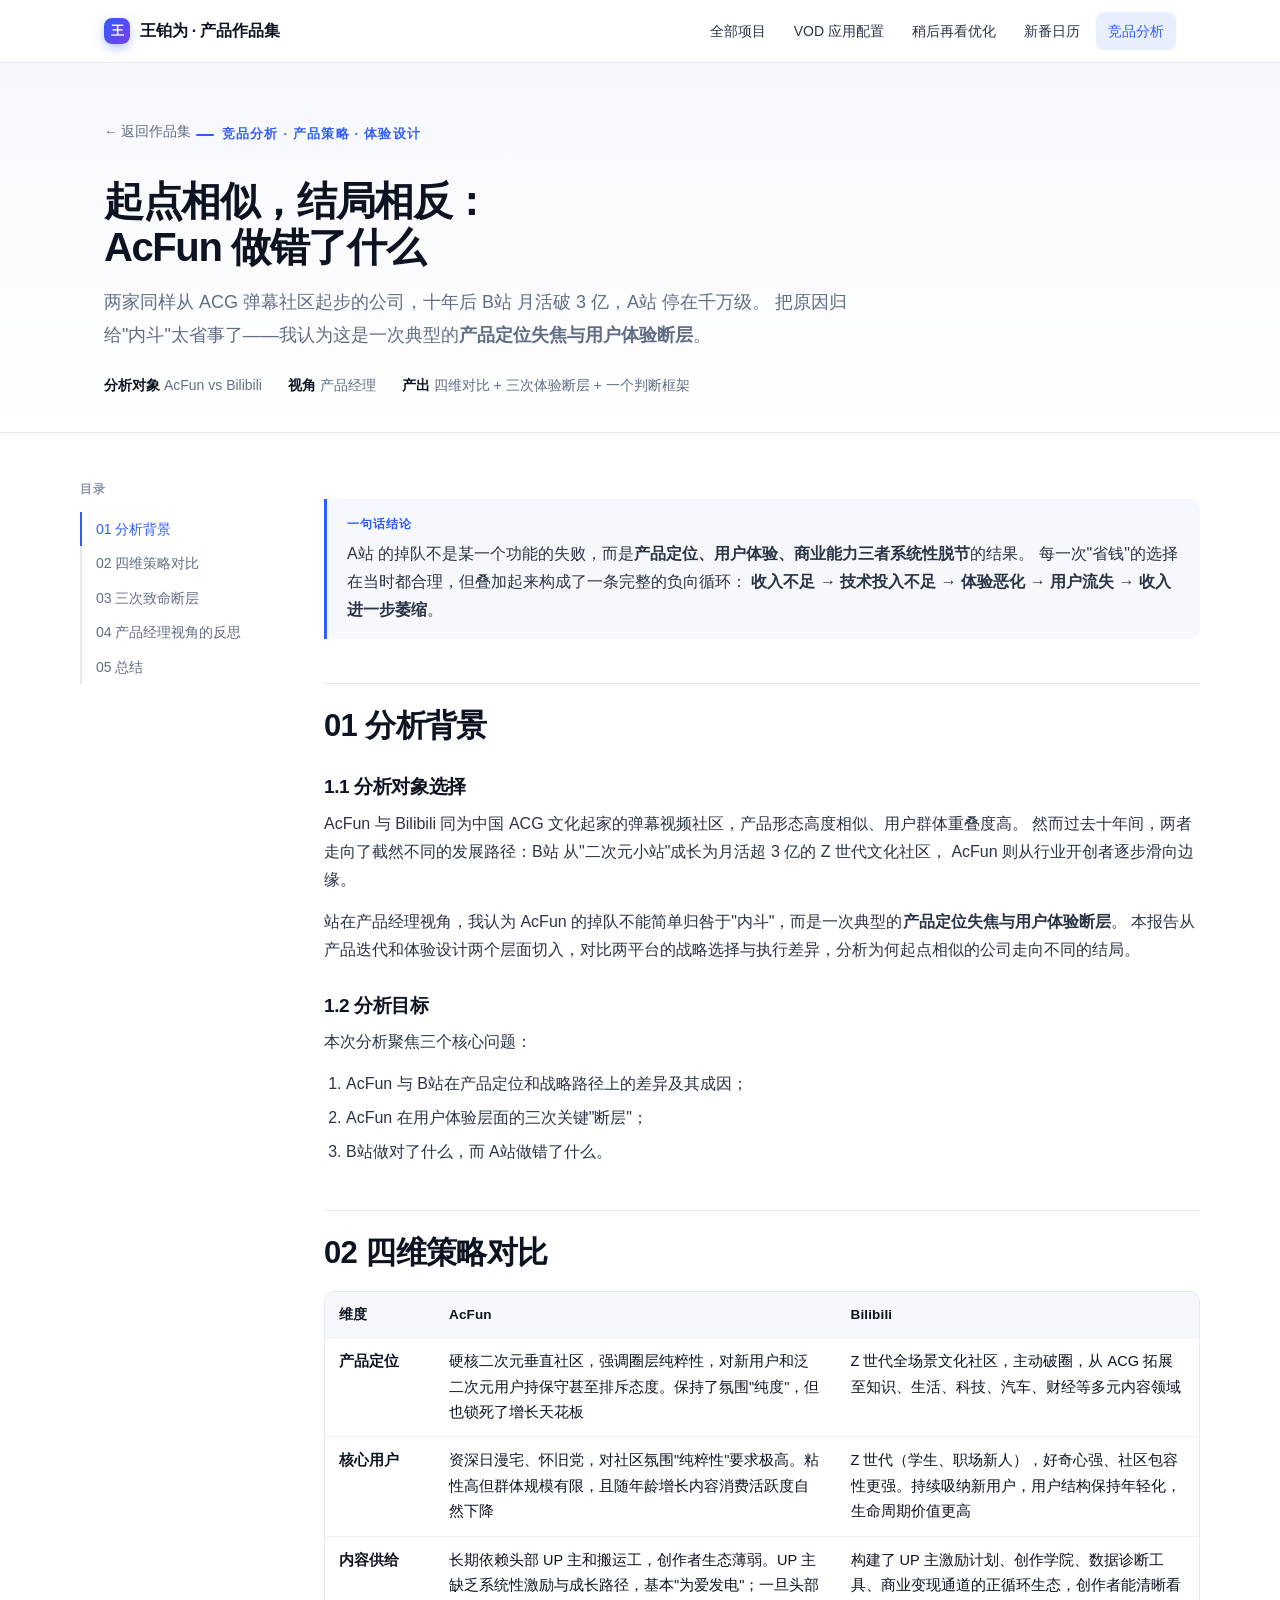
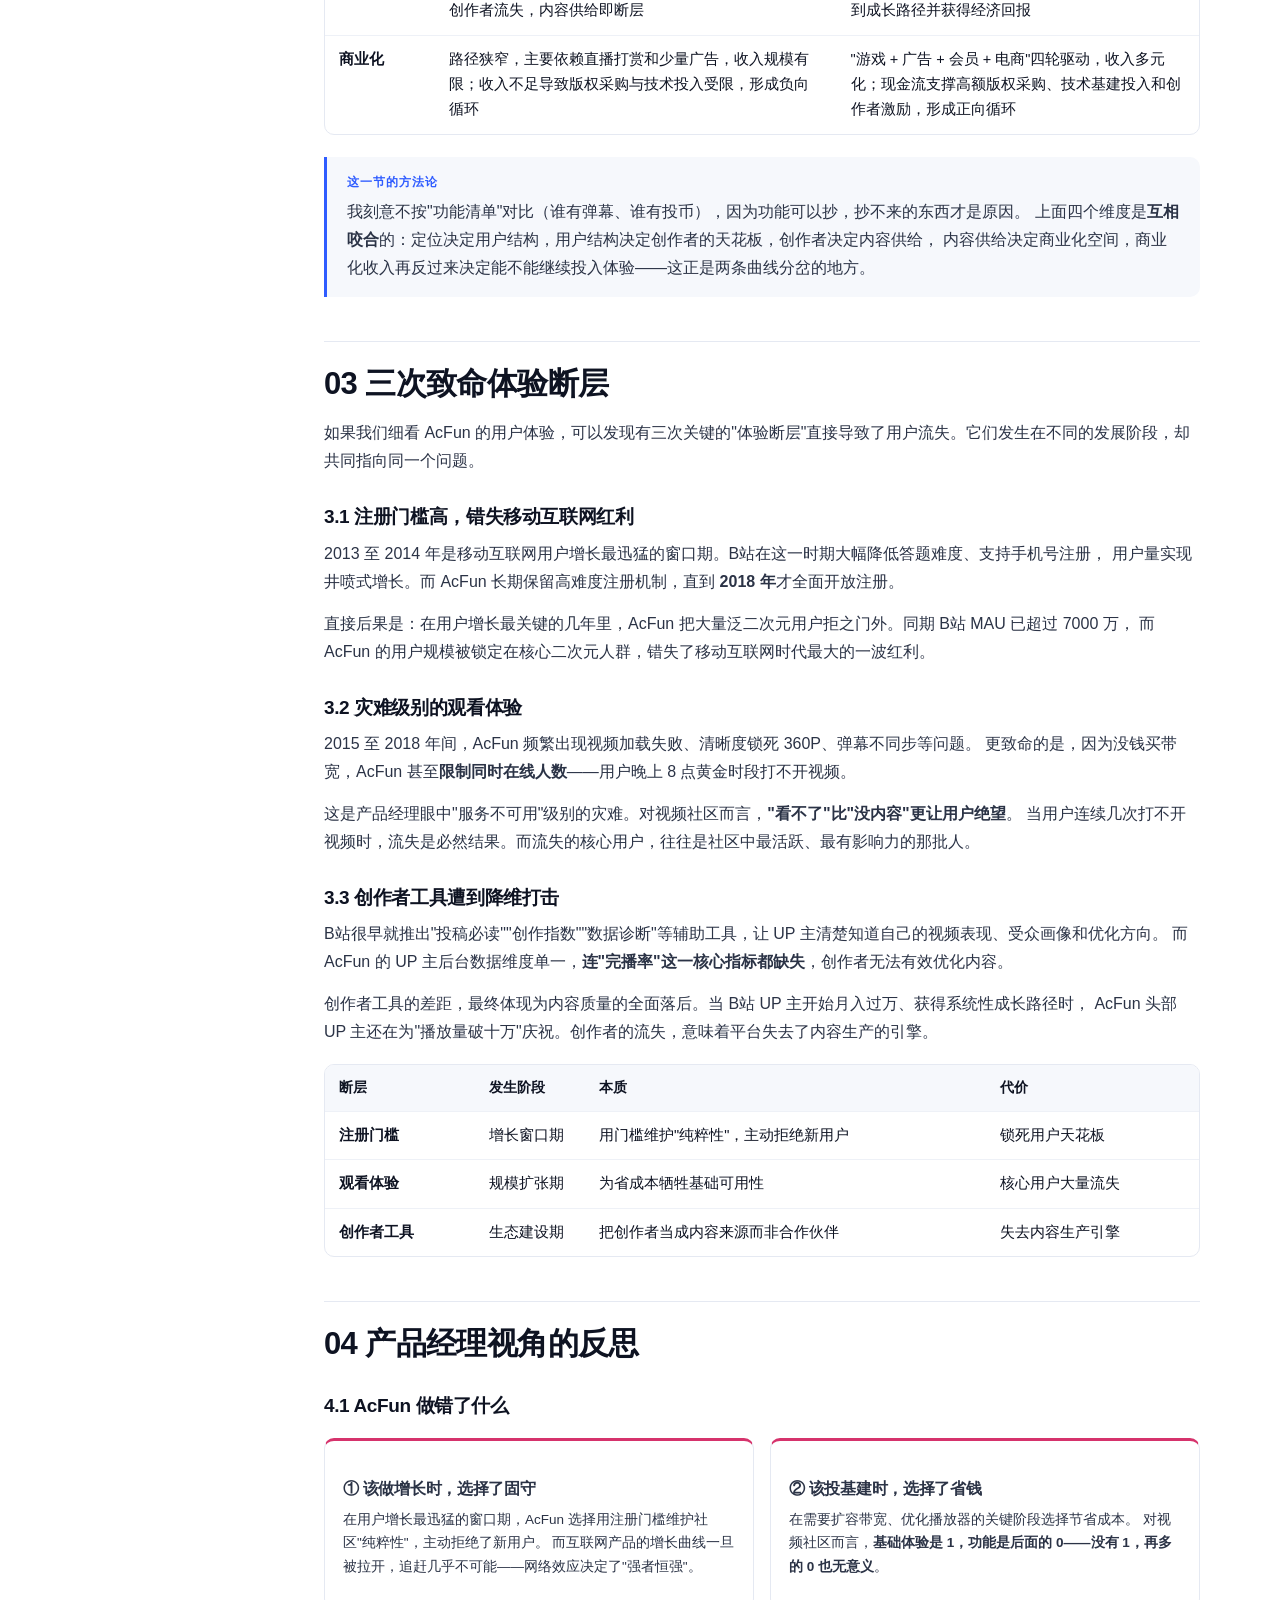
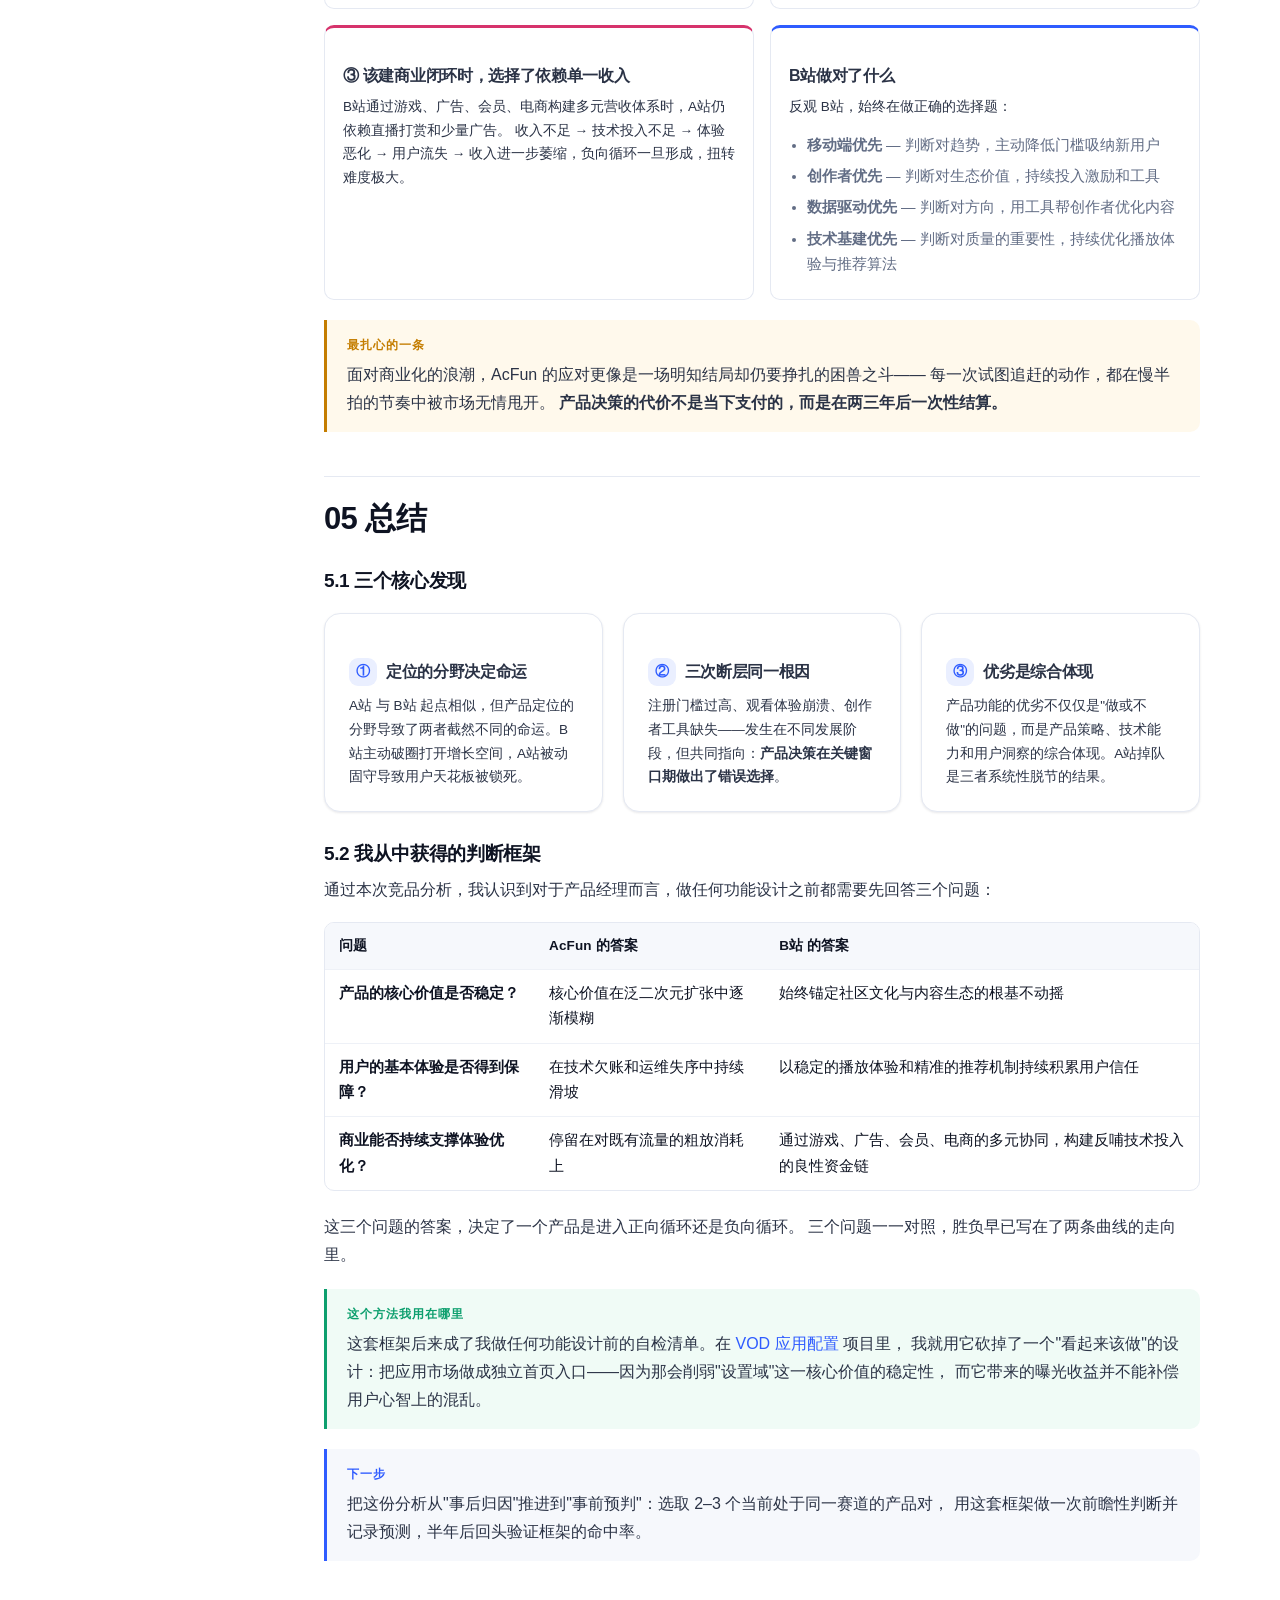
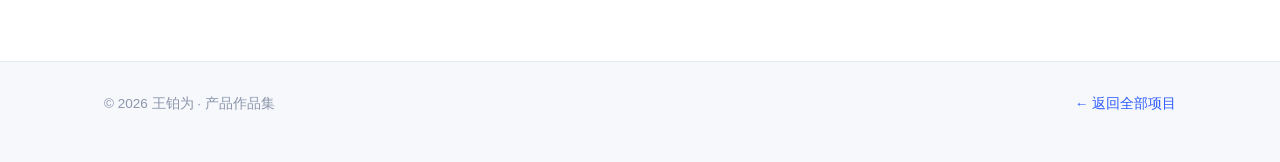
==== projects/acfun-vs-bilibili.html @ bd3f500f "作品集站点：VOD 应用配置 / 稍后再看优化 / 新番日历 / 竞品分析" ====
<!DOCTYPE html>
<html lang="zh-CN">
<head>
<meta charset="UTF-8">
<meta name="viewport" content="width=device-width, initial-scale=1">
<title>起点相似，结局相反：AcFun 做错了什么 — 王铂为作品集</title>
<meta name="description" content="AcFun 与 Bilibili 竞品分析：产品定位、核心用户、内容供给、商业化四维对比，以及三次致命体验断层。">
<link rel="stylesheet" href="../assets/css/style.css">
</head>
<body>

<header class="nav">
  <div class="wrap nav-in">
    <a class="brand" href="../index.html"><span class="dot">王</span> 王铂为 · 产品作品集</a>
    <button class="nav-toggle" aria-label="菜单">☰</button>
    <nav class="nav-links">
      <a href="../index.html#projects">全部项目</a>
      <a href="vod-app-config.html">VOD 应用配置</a>
      <a href="bilibili-slate.html">稍后再看优化</a>
      <a href="anime-calendar.html">新番日历</a>
      <a href="acfun-vs-bilibili.html" class="active">竞品分析</a>
    </nav>
  </div>
</header>

<div class="phead">
  <div class="wrap">
    <a class="back" href="../index.html#projects">← 返回作品集</a>
    <span class="eyebrow">竞品分析 · 产品策略 · 体验设计</span>
    <h1>起点相似，结局相反：<br>AcFun 做错了什么</h1>
    <p class="lead" style="max-width:780px">
      两家同样从 ACG 弹幕社区起步的公司，十年后 B站 月活破 3 亿，A站 停在千万级。
      把原因归给"内斗"太省事了——我认为这是一次典型的<b>产品定位失焦与用户体验断层</b>。
    </p>
    <div class="meta">
      <span><b>分析对象</b> AcFun vs Bilibili</span>
      <span><b>视角</b> 产品经理</span>
      <span><b>产出</b> 四维对比 + 三次体验断层 + 一个判断框架</span>
    </div>
  </div>
</div>

<div class="wrap proj">
  <aside class="toc">
    <div class="t">目录</div>
    <a href="#s1">01 分析背景</a>
    <a href="#s2">02 四维策略对比</a>
    <a href="#s3">03 三次致命断层</a>
    <a href="#s4">04 产品经理视角的反思</a>
    <a href="#s5">05 总结</a>
  </aside>

  <article class="article">

    <div class="callout">
      <span class="lab">一句话结论</span>
      <p>A站 的掉队不是某一个功能的失败，而是<b>产品定位、用户体验、商业能力三者系统性脱节</b>的结果。
      每一次"省钱"的选择在当时都合理，但叠加起来构成了一条完整的负向循环：
      <b>收入不足 → 技术投入不足 → 体验恶化 → 用户流失 → 收入进一步萎缩</b>。</p>
    </div>

    <h2 id="s1">01 分析背景</h2>

    <h3>1.1 分析对象选择</h3>
    <p>AcFun 与 Bilibili 同为中国 ACG 文化起家的弹幕视频社区，产品形态高度相似、用户群体重叠度高。
      然而过去十年间，两者走向了截然不同的发展路径：B站 从"二次元小站"成长为月活超 3 亿的 Z 世代文化社区，
      AcFun 则从行业开创者逐步滑向边缘。</p>
    <p>站在产品经理视角，我认为 AcFun 的掉队不能简单归咎于"内斗"，而是一次典型的<b>产品定位失焦与用户体验断层</b>。
      本报告从产品迭代和体验设计两个层面切入，对比两平台的战略选择与执行差异，分析为何起点相似的公司走向不同的结局。</p>

    <h3>1.2 分析目标</h3>
    <p>本次分析聚焦三个核心问题：</p>
    <ol>
      <li>AcFun 与 B站在产品定位和战略路径上的差异及其成因；</li>
      <li>AcFun 在用户体验层面的三次关键"断层"；</li>
      <li>B站做对了什么，而 A站做错了什么。</li>
    </ol>

    <h2 id="s2">02 四维策略对比</h2>

    <table class="tbl">
      <thead><tr><th style="width:110px">维度</th><th>AcFun</th><th>Bilibili</th></tr></thead>
      <tbody>
        <tr>
          <td><b>产品定位</b></td>
          <td>硬核二次元垂直社区，强调圈层纯粹性，对新用户和泛二次元用户持保守甚至排斥态度。保持了氛围"纯度"，但也锁死了增长天花板</td>
          <td>Z 世代全场景文化社区，主动破圈，从 ACG 拓展至知识、生活、科技、汽车、财经等多元内容领域</td>
        </tr>
        <tr>
          <td><b>核心用户</b></td>
          <td>资深日漫宅、怀旧党，对社区氛围"纯粹性"要求极高。粘性高但群体规模有限，且随年龄增长内容消费活跃度自然下降</td>
          <td>Z 世代（学生、职场新人），好奇心强、社区包容性更强。持续吸纳新用户，用户结构保持年轻化，生命周期价值更高</td>
        </tr>
        <tr>
          <td><b>内容供给</b></td>
          <td>长期依赖头部 UP 主和搬运工，创作者生态薄弱。UP 主缺乏系统性激励与成长路径，基本"为爱发电"；一旦头部创作者流失，内容供给即断层</td>
          <td>构建了 UP 主激励计划、创作学院、数据诊断工具、商业变现通道的正循环生态，创作者能清晰看到成长路径并获得经济回报</td>
        </tr>
        <tr>
          <td><b>商业化</b></td>
          <td>路径狭窄，主要依赖直播打赏和少量广告，收入规模有限；收入不足导致版权采购与技术投入受限，形成负向循环</td>
          <td>"游戏 + 广告 + 会员 + 电商"四轮驱动，收入多元化；现金流支撑高额版权采购、技术基建投入和创作者激励，形成正向循环</td>
        </tr>
      </tbody>
    </table>

    <div class="callout">
      <span class="lab">这一节的方法论</span>
      <p>我刻意不按"功能清单"对比（谁有弹幕、谁有投币），因为功能可以抄，抄不来的东西才是原因。
      上面四个维度是<b>互相咬合</b>的：定位决定用户结构，用户结构决定创作者的天花板，创作者决定内容供给，
      内容供给决定商业化空间，商业化收入再反过来决定能不能继续投入体验——这正是两条曲线分岔的地方。</p>
    </div>

    <h2 id="s3">03 三次致命体验断层</h2>
    <p>如果我们细看 AcFun 的用户体验，可以发现有三次关键的"体验断层"直接导致了用户流失。它们发生在不同的发展阶段，却共同指向同一个问题。</p>

    <h3>3.1 注册门槛高，错失移动互联网红利</h3>
    <p>2013 至 2014 年是移动互联网用户增长最迅猛的窗口期。B站在这一时期大幅降低答题难度、支持手机号注册，
      用户量实现井喷式增长。而 AcFun 长期保留高难度注册机制，直到 <b>2018 年</b>才全面开放注册。</p>
    <p>直接后果是：在用户增长最关键的几年里，AcFun 把大量泛二次元用户拒之门外。同期 B站 MAU 已超过 7000 万，
      而 AcFun 的用户规模被锁定在核心二次元人群，错失了移动互联网时代最大的一波红利。</p>

    <h3>3.2 灾难级别的观看体验</h3>
    <p>2015 至 2018 年间，AcFun 频繁出现视频加载失败、清晰度锁死 360P、弹幕不同步等问题。
      更致命的是，因为没钱买带宽，AcFun 甚至<b>限制同时在线人数</b>——用户晚上 8 点黄金时段打不开视频。</p>
    <p>这是产品经理眼中"服务不可用"级别的灾难。对视频社区而言，<b>"看不了"比"没内容"更让用户绝望</b>。
      当用户连续几次打不开视频时，流失是必然结果。而流失的核心用户，往往是社区中最活跃、最有影响力的那批人。</p>

    <h3>3.3 创作者工具遭到降维打击</h3>
    <p>B站很早就推出"投稿必读""创作指数""数据诊断"等辅助工具，让 UP 主清楚知道自己的视频表现、受众画像和优化方向。
      而 AcFun 的 UP 主后台数据维度单一，<b>连"完播率"这一核心指标都缺失</b>，创作者无法有效优化内容。</p>
    <p>创作者工具的差距，最终体现为内容质量的全面落后。当 B站 UP 主开始月入过万、获得系统性成长路径时，
      AcFun 头部 UP 主还在为"播放量破十万"庆祝。创作者的流失，意味着平台失去了内容生产的引擎。</p>

    <table class="tbl">
      <thead><tr><th style="width:150px">断层</th><th style="width:110px">发生阶段</th><th>本质</th><th>代价</th></tr></thead>
      <tbody>
        <tr><td><b>注册门槛</b></td><td>增长窗口期</td><td>用门槛维护"纯粹性"，主动拒绝新用户</td><td>锁死用户天花板</td></tr>
        <tr><td><b>观看体验</b></td><td>规模扩张期</td><td>为省成本牺牲基础可用性</td><td>核心用户大量流失</td></tr>
        <tr><td><b>创作者工具</b></td><td>生态建设期</td><td>把创作者当成内容来源而非合作伙伴</td><td>失去内容生产引擎</td></tr>
      </tbody>
    </table>

    <h2 id="s4">04 产品经理视角的反思</h2>

    <h3>4.1 AcFun 做错了什么</h3>

    <div class="vs">
      <div class="col a">
        <h4>① 该做增长时，选择了固守</h4>
        <p class="small">在用户增长最迅猛的窗口期，AcFun 选择用注册门槛维护社区"纯粹性"，主动拒绝了新用户。
        而互联网产品的增长曲线一旦被拉开，追赶几乎不可能——网络效应决定了"强者恒强"。</p>
      </div>
      <div class="col a">
        <h4>② 该投基建时，选择了省钱</h4>
        <p class="small">在需要扩容带宽、优化播放器的关键阶段选择节省成本。
        对视频社区而言，<b>基础体验是 1，功能是后面的 0——没有 1，再多的 0 也无意义</b>。</p>
      </div>
      <div class="col a">
        <h4>③ 该建商业闭环时，选择了依赖单一收入</h4>
        <p class="small">B站通过游戏、广告、会员、电商构建多元营收体系时，A站仍依赖直播打赏和少量广告。
        收入不足 → 技术投入不足 → 体验恶化 → 用户流失 → 收入进一步萎缩，负向循环一旦形成，扭转难度极大。</p>
      </div>
      <div class="col b">
        <h4>B站做对了什么</h4>
        <p class="small">反观 B站，始终在做正确的选择题：</p>
        <ul>
          <li><b>移动端优先</b> — 判断对趋势，主动降低门槛吸纳新用户</li>
          <li><b>创作者优先</b> — 判断对生态价值，持续投入激励和工具</li>
          <li><b>数据驱动优先</b> — 判断对方向，用工具帮创作者优化内容</li>
          <li><b>技术基建优先</b> — 判断对质量的重要性，持续优化播放体验与推荐算法</li>
        </ul>
      </div>
    </div>

    <div class="callout warn">
      <span class="lab">最扎心的一条</span>
      <p>面对商业化的浪潮，AcFun 的应对更像是一场明知结局却仍要挣扎的困兽之斗——
      每一次试图追赶的动作，都在慢半拍的节奏中被市场无情甩开。
      <b>产品决策的代价不是当下支付的，而是在两三年后一次性结算。</b></p>
    </div>

    <h2 id="s5">05 总结</h2>

    <h3>5.1 三个核心发现</h3>
    <div class="grid-3" style="margin:20px 0">
      <div class="panel">
        <h4><span class="ic">①</span> 定位的分野决定命运</h4>
        <p class="small" style="margin:0">A站 与 B站 起点相似，但产品定位的分野导致了两者截然不同的命运。B站主动破圈打开增长空间，A站被动固守导致用户天花板被锁死。</p>
      </div>
      <div class="panel">
        <h4><span class="ic">②</span> 三次断层同一根因</h4>
        <p class="small" style="margin:0">注册门槛过高、观看体验崩溃、创作者工具缺失——发生在不同发展阶段，但共同指向：<b>产品决策在关键窗口期做出了错误选择</b>。</p>
      </div>
      <div class="panel">
        <h4><span class="ic">③</span> 优劣是综合体现</h4>
        <p class="small" style="margin:0">产品功能的优劣不仅仅是"做或不做"的问题，而是产品策略、技术能力和用户洞察的综合体现。A站掉队是三者系统性脱节的结果。</p>
      </div>
    </div>

    <h3>5.2 我从中获得的判断框架</h3>
    <p>通过本次竞品分析，我认识到对于产品经理而言，做任何功能设计之前都需要先回答三个问题：</p>

    <table class="tbl">
      <thead><tr><th style="width:210px">问题</th><th>AcFun 的答案</th><th>B站 的答案</th></tr></thead>
      <tbody>
        <tr>
          <td><b>产品的核心价值是否稳定？</b></td>
          <td>核心价值在泛二次元扩张中逐渐模糊</td>
          <td>始终锚定社区文化与内容生态的根基不动摇</td>
        </tr>
        <tr>
          <td><b>用户的基本体验是否得到保障？</b></td>
          <td>在技术欠账和运维失序中持续滑坡</td>
          <td>以稳定的播放体验和精准的推荐机制持续积累用户信任</td>
        </tr>
        <tr>
          <td><b>商业能否持续支撑体验优化？</b></td>
          <td>停留在对既有流量的粗放消耗上</td>
          <td>通过游戏、广告、会员、电商的多元协同，构建反哺技术投入的良性资金链</td>
        </tr>
      </tbody>
    </table>

    <p>这三个问题的答案，决定了一个产品是进入正向循环还是负向循环。
      三个问题一一对照，胜负早已写在了两条曲线的走向里。</p>

    <div class="callout ok">
      <span class="lab">这个方法我用在哪里</span>
      <p>这套框架后来成了我做任何功能设计前的自检清单。在 <a href="vod-app-config.html">VOD 应用配置</a> 项目里，
      我就用它砍掉了一个"看起来该做"的设计：把应用市场做成独立首页入口——因为那会削弱"设置域"这一核心价值的稳定性，
      而它带来的曝光收益并不能补偿用户心智上的混乱。</p>
    </div>

    <div class="callout">
      <span class="lab">下一步</span>
      <p>把这份分析从"事后归因"推进到"事前预判"：选取 2–3 个当前处于同一赛道的产品对，
      用这套框架做一次前瞻性判断并记录预测，半年后回头验证框架的命中率。</p>
    </div>

  </article>
</div>

<footer class="site">
  <div class="wrap row">
    <span>© <span data-year></span> 王铂为 · 产品作品集</span>
    <span><a href="../index.html#projects">← 返回全部项目</a></span>
  </div>
</footer>

<script src="../assets/js/site.js"></script>
</body>
</html>
---- assets/css/style.css ----
/* ==========================================================================
   王铂为 · 产品作品集  —  站点样式
   ========================================================================== */

:root {
  --ink: #0e1322;
  --ink-2: #2b3346;
  --muted: #626d85;
  --muted-2: #8b95ab;
  --line: #e5e9f2;
  --line-2: #eef1f7;
  --bg: #ffffff;
  --bg-soft: #f6f8fc;
  --bg-soft-2: #eef2fa;
  --brand: #2f5cff;
  --brand-ink: #1c3bd1;
  --brand-soft: #eaefff;
  --violet: #7b3fe4;
  --green: #0d9f6e;
  --amber: #c47d00;
  --pink: #d6336c;
  --radius: 16px;
  --radius-sm: 10px;
  --radius-lg: 24px;
  --shadow-sm: 0 1px 2px rgba(16, 24, 40, .04), 0 1px 3px rgba(16, 24, 40, .06);
  --shadow: 0 4px 12px rgba(16, 24, 40, .05), 0 12px 32px -12px rgba(16, 24, 40, .12);
  --shadow-lg: 0 24px 60px -20px rgba(22, 34, 78, .28);
  --maxw: 1120px;
  --font: "Inter", -apple-system, BlinkMacSystemFont, "Segoe UI", "PingFang SC",
          "Hiragino Sans GB", "Microsoft YaHei", "Source Han Sans SC", sans-serif;
  --mono: "JetBrains Mono", "SFMono-Regular", Consolas, "Liberation Mono", monospace;
}

* { box-sizing: border-box; }
html { scroll-behavior: smooth; -webkit-text-size-adjust: 100%; }
body {
  margin: 0;
  background: var(--bg);
  color: var(--ink);
  font-family: var(--font);
  font-size: 16px;
  line-height: 1.75;
  -webkit-font-smoothing: antialiased;
  text-rendering: optimizeLegibility;
}
img { max-width: 100%; display: block; }
a { color: var(--brand); text-decoration: none; }
a:hover { text-decoration: underline; }

.wrap { width: 100%; max-width: var(--maxw); margin: 0 auto; padding: 0 24px; }
.wrap-narrow { max-width: 860px; }

/* ---------- 顶部导航 ---------- */
.nav {
  position: sticky; top: 0; z-index: 60;
  backdrop-filter: saturate(180%) blur(14px);
  background: rgba(255, 255, 255, .82);
  border-bottom: 1px solid var(--line);
}
.nav-in { display: flex; align-items: center; justify-content: space-between; height: 62px; gap: 20px; }
.brand { display: flex; align-items: center; gap: 10px; font-weight: 700; color: var(--ink); letter-spacing: -.01em; }
.brand:hover { text-decoration: none; }
.brand .dot {
  width: 26px; height: 26px; border-radius: 8px;
  background: linear-gradient(135deg, var(--brand), var(--violet));
  box-shadow: 0 4px 12px -2px rgba(47, 92, 255, .5);
  display: grid; place-items: center; color: #fff; font-size: 13px; font-weight: 800;
}
.nav-links { display: flex; align-items: center; gap: 4px; }
.nav-links a {
  color: var(--ink-2); font-size: 14px; font-weight: 500;
  padding: 7px 12px; border-radius: 8px; transition: .15s;
}
.nav-links a:hover { background: var(--bg-soft); color: var(--brand); text-decoration: none; }
.nav-links a.active { color: var(--brand); background: var(--brand-soft); }

/* ---------- 通用排版 ---------- */
.eyebrow {
  display: inline-flex; align-items: center; gap: 8px;
  font-size: 12.5px; font-weight: 700; letter-spacing: .1em; text-transform: uppercase;
  color: var(--brand);
}
.eyebrow::before { content: ""; width: 18px; height: 2px; background: var(--brand); border-radius: 2px; }
h1, h2, h3, h4 { color: var(--ink); letter-spacing: -.02em; line-height: 1.28; margin: 0; font-weight: 700; }
h1 { font-size: clamp(30px, 5vw, 50px); line-height: 1.16; letter-spacing: -.035em; }
h2 { font-size: clamp(23px, 3vw, 31px); }
h3 { font-size: 19px; }
h4 { font-size: 16px; }
p { margin: 0 0 14px; color: var(--ink-2); }
.lead { font-size: 18px; color: var(--muted); line-height: 1.8; }
.muted { color: var(--muted); }
.small { font-size: 13.5px; }
hr.sep { border: 0; border-top: 1px solid var(--line); margin: 40px 0; }

/* ---------- 按钮 ---------- */
.btn {
  display: inline-flex; align-items: center; gap: 8px;
  padding: 11px 20px; border-radius: 999px; font-size: 14.5px; font-weight: 600;
  border: 1px solid transparent; transition: .18s; cursor: pointer; white-space: nowrap;
}
.btn:hover { text-decoration: none; transform: translateY(-1px); }
.btn-primary { background: var(--brand); color: #fff; box-shadow: 0 8px 20px -8px rgba(47, 92, 255, .8); }
.btn-primary:hover { background: var(--brand-ink); }
.btn-ghost { background: #fff; color: var(--ink); border-color: var(--line); box-shadow: var(--shadow-sm); }
.btn-ghost:hover { border-color: var(--brand); color: var(--brand); }

/* ---------- 首页 Hero ---------- */
.hero { padding: 72px 0 40px; position: relative; overflow: hidden; }
.hero::after {
  content: ""; position: absolute; inset: -30% -10% auto auto; width: 620px; height: 620px;
  background: radial-gradient(circle at 50% 50%, rgba(47, 92, 255, .13), transparent 62%);
  pointer-events: none;
}
.hero-grid { display: grid; grid-template-columns: 1.35fr .85fr; gap: 44px; align-items: center; position: relative; }
.hero h1 { margin: 16px 0 18px; }
.hero h1 .grad {
  background: linear-gradient(100deg, var(--brand), var(--violet));
  -webkit-background-clip: text; background-clip: text; color: transparent;
}
.hero-actions { display: flex; gap: 12px; flex-wrap: wrap; margin-top: 26px; }

.idcard {
  background: linear-gradient(160deg, #fff, var(--bg-soft));
  border: 1px solid var(--line); border-radius: var(--radius-lg);
  padding: 26px; box-shadow: var(--shadow);
}
.idcard .who { display: flex; align-items: center; gap: 14px; margin-bottom: 18px; }
.idcard .avatar {
  width: 54px; height: 54px; border-radius: 16px; flex: none;
  background: linear-gradient(135deg, var(--brand), var(--violet));
  color: #fff; display: grid; place-items: center; font-size: 20px; font-weight: 800;
  box-shadow: 0 10px 24px -10px rgba(47, 92, 255, .9);
}
.idcard .who b { display: block; font-size: 17px; }
.idcard dl { margin: 0; display: grid; grid-template-columns: auto 1fr; gap: 8px 14px; font-size: 14px; }
.idcard dt { color: var(--muted-2); }
.idcard dd { margin: 0; color: var(--ink-2); font-weight: 500; }

/* ---------- 指标条 ---------- */
.stats { display: grid; grid-template-columns: repeat(4, 1fr); gap: 1px; background: var(--line); border: 1px solid var(--line); border-radius: var(--radius); overflow: hidden; margin-top: 44px; }
.stats div { background: #fff; padding: 20px 22px; }
.stats b { display: block; font-size: 25px; letter-spacing: -.03em; color: var(--ink); }
.stats span { font-size: 13px; color: var(--muted); }

/* ---------- 区块 ---------- */
section.block { padding: 60px 0; }
.section-head { margin-bottom: 30px; }
.section-head h2 { margin-top: 12px; }
.section-head p { margin: 10px 0 0; max-width: 720px; color: var(--muted); }
.soft { background: var(--bg-soft); border-top: 1px solid var(--line); border-bottom: 1px solid var(--line); }

/* ---------- 项目卡 ---------- */
.cards { display: grid; grid-template-columns: repeat(2, 1fr); gap: 22px; }
.card {
  background: #fff; border: 1px solid var(--line); border-radius: var(--radius);
  overflow: hidden; display: flex; flex-direction: column;
  transition: .2s; box-shadow: var(--shadow-sm);
}
.card:hover { transform: translateY(-3px); box-shadow: var(--shadow); border-color: #d8dff0; }
.card .thumb {
  aspect-ratio: 16 / 9; background: var(--bg-soft-2); overflow: hidden;
  display: grid; place-items: center; border-bottom: 1px solid var(--line);
}
.card .thumb img { width: 100%; height: 100%; object-fit: cover; object-position: top center; }
.card .thumb.dark { background: #0d1117; }
.card .thumb.phone {
  background: linear-gradient(140deg, #eef3ff, #f7f2ff);
  padding: 18px 0 0;
  align-items: end;
}
.card .thumb.phone img {
  width: auto; height: 100%; max-height: 100%;
  object-fit: contain; object-position: bottom center;
  border-radius: 12px 12px 0 0;
  box-shadow: 0 12px 30px -12px rgba(24, 36, 78, .45);
}
.card .body { padding: 20px 22px 22px; display: flex; flex-direction: column; flex: 1; }
.card .body h3 { margin-bottom: 8px; }
.card .body p { font-size: 14.5px; color: var(--muted); margin-bottom: 16px; }
.card .foot { margin-top: auto; display: flex; align-items: center; justify-content: space-between; gap: 10px; }
.card-more { font-size: 14px; font-weight: 600; }
.tags { display: flex; flex-wrap: wrap; gap: 6px; margin-bottom: 14px; }
.tag {
  font-size: 12px; font-weight: 600; padding: 3px 9px; border-radius: 6px;
  background: var(--bg-soft); color: var(--muted); border: 1px solid var(--line);
}
.tag.blue { background: var(--brand-soft); color: var(--brand-ink); border-color: #d6e0ff; }
.tag.green { background: #e6f7f0; color: #06724e; border-color: #cdeee0; }
.tag.pink { background: #fdeaf1; color: #a61e4d; border-color: #fbd3e2; }
.tag.violet { background: #f1eaff; color: #5a24b8; border-color: #e2d4ff; }

/* ---------- 能力矩阵 ---------- */
.grid-3 { display: grid; grid-template-columns: repeat(3, 1fr); gap: 20px; }
.grid-2 { display: grid; grid-template-columns: repeat(2, 1fr); gap: 20px; }
.panel {
  background: #fff; border: 1px solid var(--line); border-radius: var(--radius);
  padding: 22px 24px; box-shadow: var(--shadow-sm);
}
.panel h4 { margin-bottom: 10px; display: flex; align-items: center; gap: 9px; }
.panel h4 .ic {
  width: 28px; height: 28px; border-radius: 9px; flex: none;
  background: var(--brand-soft); color: var(--brand); display: grid; place-items: center; font-size: 14px;
}
.panel ul { margin: 0; padding-left: 18px; color: var(--muted); font-size: 14.5px; }
.panel ul li { margin-bottom: 5px; }

/* ---------- 时间线 ---------- */
.timeline { position: relative; padding-left: 26px; }
.timeline::before { content: ""; position: absolute; left: 5px; top: 6px; bottom: 6px; width: 2px; background: var(--line); }
.tl-item { position: relative; padding-bottom: 26px; }
.tl-item:last-child { padding-bottom: 0; }
.tl-item::before {
  content: ""; position: absolute; left: -26px; top: 7px; width: 12px; height: 12px;
  border-radius: 50%; background: #fff; border: 2.5px solid var(--brand);
}
.tl-item .when { font-size: 12.5px; font-weight: 700; color: var(--brand); letter-spacing: .04em; }
.tl-item h4 { margin: 3px 0 5px; }
.tl-item p { font-size: 14.5px; color: var(--muted); margin: 0; }

/* ---------- 联系方式 ---------- */
.contact { display: flex; flex-wrap: wrap; gap: 12px; margin-top: 22px; }
.chip {
  display: inline-flex; align-items: center; gap: 9px; padding: 11px 18px;
  border: 1px solid var(--line); border-radius: 999px; background: #fff;
  font-size: 14.5px; color: var(--ink-2); box-shadow: var(--shadow-sm);
}
.chip b { font-weight: 600; }

/* ---------- 页脚 ---------- */
footer.site { border-top: 1px solid var(--line); padding: 30px 0 46px; color: var(--muted-2); font-size: 13.5px; background: var(--bg-soft); }
footer.site .row { display: flex; justify-content: space-between; gap: 16px; flex-wrap: wrap; align-items: center; }

/* ==========================================================================
   项目详情页
   ========================================================================== */
.phead { padding: 54px 0 34px; border-bottom: 1px solid var(--line); background: linear-gradient(180deg, var(--bg-soft), #fff); }
.phead .back { font-size: 13.5px; color: var(--muted); display: inline-flex; gap: 6px; align-items: center; margin-bottom: 20px; }
.phead h1 { font-size: clamp(26px, 3.6vw, 40px); margin: 14px 0 16px; }
.phead .meta { display: flex; flex-wrap: wrap; gap: 10px 26px; margin-top: 22px; font-size: 14px; color: var(--muted); }
.phead .meta b { color: var(--ink); font-weight: 600; }

.proj { display: grid; grid-template-columns: 200px 1fr; gap: 44px; padding: 46px 0 80px; align-items: start; }
.toc { position: sticky; top: 86px; font-size: 14px; }
.toc .t { font-size: 12px; font-weight: 700; letter-spacing: .1em; text-transform: uppercase; color: var(--muted-2); margin-bottom: 12px; }
.toc a { display: block; color: var(--muted); padding: 5px 0 5px 14px; border-left: 2px solid var(--line); }
.toc a:hover, .toc a.on { color: var(--brand); border-color: var(--brand); text-decoration: none; }

.article h2 { margin: 44px 0 16px; padding-top: 22px; border-top: 1px solid var(--line); scroll-margin-top: 90px; }
.article h2:first-child { margin-top: 0; padding-top: 0; border-top: 0; }
.article h3 { margin: 30px 0 10px; scroll-margin-top: 90px; }
.article h4 { margin: 22px 0 8px; color: var(--ink-2); }
.article ul, .article ol { color: var(--ink-2); padding-left: 22px; margin: 0 0 16px; }
.article li { margin-bottom: 6px; }
.article strong { color: var(--ink); font-weight: 650; }

/* 数据表 */
table.tbl { width: 100%; border-collapse: separate; border-spacing: 0; font-size: 14.5px; margin: 18px 0 22px;
  border: 1px solid var(--line); border-radius: var(--radius-sm); overflow: hidden; }
table.tbl th, table.tbl td { padding: 11px 14px; text-align: left; border-bottom: 1px solid var(--line-2); vertical-align: top; }
table.tbl thead th { background: var(--bg-soft); color: var(--ink); font-weight: 650; font-size: 13.5px; letter-spacing: .01em; }
table.tbl tbody tr:last-child td { border-bottom: 0; }
table.tbl tbody tr:hover { background: #fafbfe; }
table.tbl td.num { font-variant-numeric: tabular-nums; }

/* 结论/提示块 */
.callout { border-left: 3px solid var(--brand); background: var(--bg-soft); border-radius: 0 var(--radius-sm) var(--radius-sm) 0; padding: 15px 20px; margin: 20px 0; }
.callout.warn { border-color: var(--amber); background: #fff9ec; }
.callout.ok { border-color: var(--green); background: #f0fbf6; }
.callout .lab { font-size: 12px; font-weight: 700; letter-spacing: .08em; text-transform: uppercase; color: var(--brand); display: block; margin-bottom: 5px; }
.callout.warn .lab { color: var(--amber); }
.callout.ok .lab { color: var(--green); }
.callout p:last-child { margin-bottom: 0; }

/* 关键指标行 */
.kpis { display: grid; grid-template-columns: repeat(auto-fit, minmax(160px, 1fr)); gap: 14px; margin: 22px 0; }
.kpi { border: 1px solid var(--line); border-radius: var(--radius-sm); padding: 15px 17px; background: #fff; box-shadow: var(--shadow-sm); }
.kpi b { display: block; font-size: 22px; letter-spacing: -.03em; color: var(--brand-ink); font-variant-numeric: tabular-nums; }
.kpi span { font-size: 12.5px; color: var(--muted); }

/* 需求条目 */
.req { border: 1px solid var(--line); border-radius: var(--radius-sm); padding: 16px 18px; margin: 14px 0; background: #fff; }
.req > .rid { display: inline-block; font-family: var(--mono); font-size: 12px; font-weight: 700; color: var(--brand);
  background: var(--brand-soft); border-radius: 5px; padding: 1px 7px; margin-bottom: 8px; }
.req h4 { margin: 0 0 8px; }
.req ul { margin-bottom: 0; }

/* 图库 */
.gallery { display: grid; grid-template-columns: repeat(auto-fit, minmax(230px, 1fr)); gap: 18px; margin: 22px 0; }
figure.shot { margin: 0; border: 1px solid var(--line); border-radius: var(--radius); overflow: hidden; background: #fff; box-shadow: var(--shadow-sm); }
figure.shot img { width: 100%; display: block; background: var(--bg-soft); }
figure.shot figcaption { padding: 10px 14px; font-size: 13px; color: var(--muted); border-top: 1px solid var(--line); background: #fff; }
.gallery.phones { grid-template-columns: repeat(auto-fit, minmax(180px, 1fr)); }
.gallery.phones figcaption { font-size: 12.5px; }

/* 图片缺失占位 */
.ph {
  display: grid; place-items: center; aspect-ratio: 4 / 3; padding: 18px; text-align: center;
  background: repeating-linear-gradient(45deg, #fbfcfe, #fbfcfe 10px, #f3f6fc 10px, #f3f6fc 20px);
  color: var(--muted-2); font-size: 13px; line-height: 1.6;
}
.ph b { display: block; color: var(--muted); font-size: 13.5px; margin-bottom: 4px; }

/* 双列对照 */
.vs { display: grid; grid-template-columns: 1fr 1fr; gap: 16px; margin: 20px 0; }
.vs .col { border: 1px solid var(--line); border-radius: var(--radius-sm); padding: 16px 18px; background: #fff; }
.vs .col.a { border-top: 3px solid var(--pink); }
.vs .col.b { border-top: 3px solid var(--brand); }
.vs .col h4 { margin-bottom: 8px; }
.vs .col ul { margin: 0; padding-left: 18px; font-size: 14.5px; color: var(--muted); }

/* 步骤 */
.steps { counter-reset: s; display: grid; gap: 14px; margin: 20px 0; }
.step { position: relative; padding: 14px 18px 14px 56px; border: 1px solid var(--line); border-radius: var(--radius-sm); background: #fff; }
.step::before { counter-increment: s; content: counter(s); position: absolute; left: 16px; top: 14px;
  width: 26px; height: 26px; border-radius: 8px; background: var(--brand-soft); color: var(--brand);
  font-weight: 800; font-size: 13px; display: grid; place-items: center; }
.step b { display: block; margin-bottom: 4px; }
.step p { margin: 0; font-size: 14.5px; color: var(--muted); }

/* ---------- 响应式 ---------- */
@media (max-width: 980px) {
  .hero-grid { grid-template-columns: 1fr; gap: 30px; }
  .cards { grid-template-columns: 1fr; }
  .grid-3 { grid-template-columns: 1fr 1fr; }
  .proj { grid-template-columns: 1fr; gap: 0; }
  .toc { position: static; margin-bottom: 28px; padding-bottom: 18px; border-bottom: 1px solid var(--line); }
  .toc a { display: inline-block; border-left: 0; border-bottom: 2px solid transparent; padding: 4px 10px 4px 0; }
  .toc a.on { border-bottom-color: var(--brand); }
  .nav-links { display: none; }
}
@media (max-width: 640px) {
  body { font-size: 15.5px; }
  .grid-3, .grid-2, .vs { grid-template-columns: 1fr; }
  .stats { grid-template-columns: 1fr 1fr; }
  .wrap { padding: 0 18px; }
  .article h2 { font-size: 22px; }
  .hero { padding: 44px 0 26px; }
  .nav-links.show { display: flex; position: absolute; top: 62px; left: 0; right: 0; background: #fff;
    border-bottom: 1px solid var(--line); flex-direction: column; align-items: stretch; padding: 8px; gap: 2px; }
}
.nav-toggle { display: none; background: none; border: 1px solid var(--line); border-radius: 8px; padding: 6px 10px; font-size: 15px; cursor: pointer; }
@media (max-width: 980px) { .nav-toggle { display: block; } }
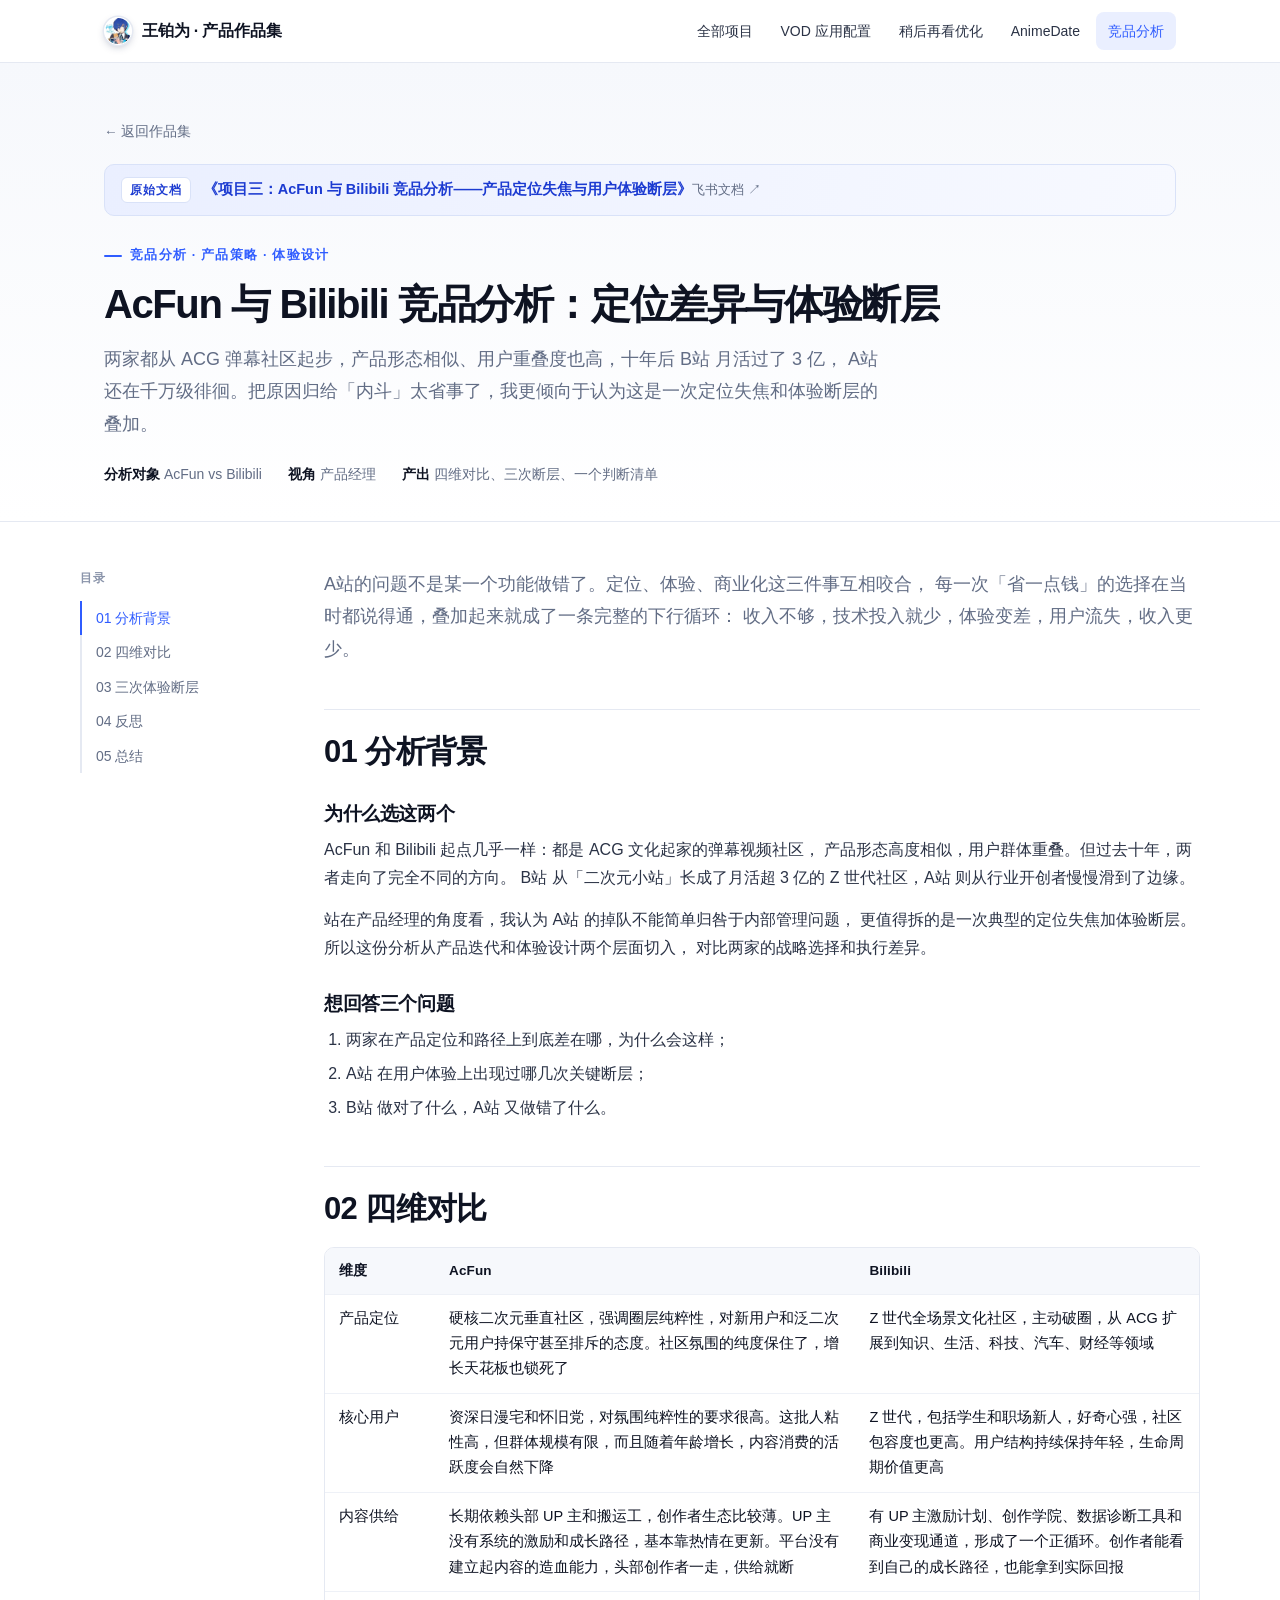
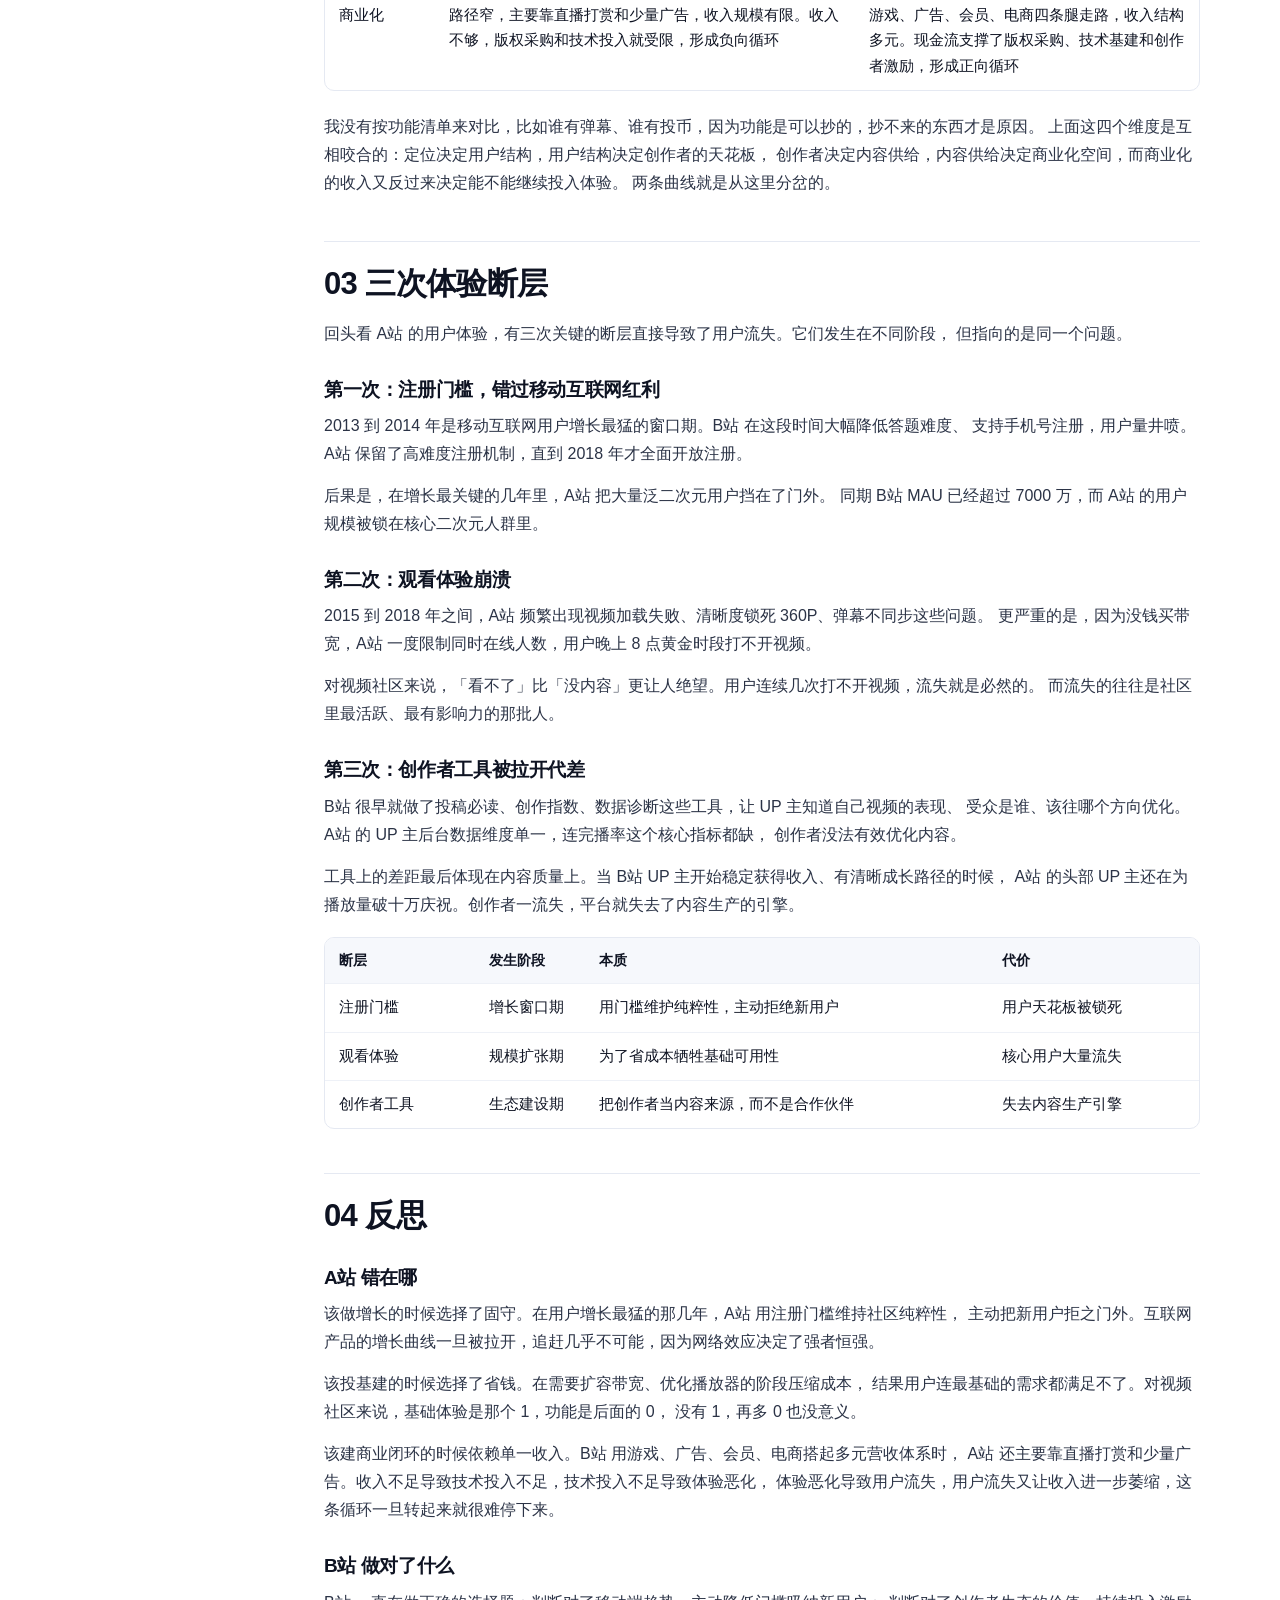
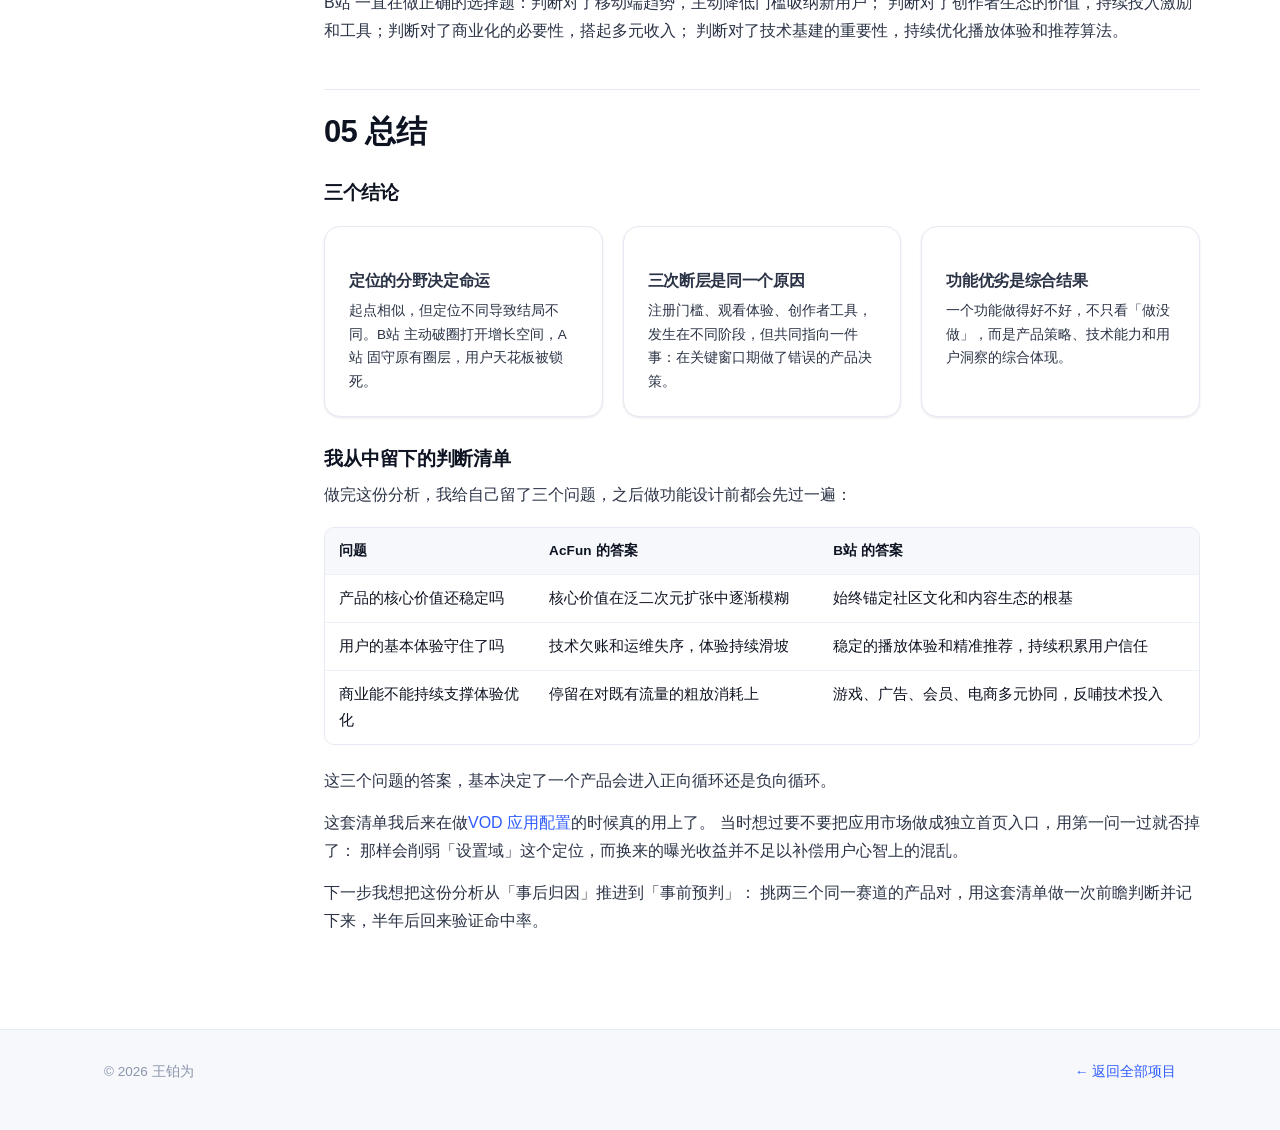
==== commit dd6b77e3: "改版：整卡可点、飞书原文链接前置、AnimeDate 改名、文案去 AI 味、换头像与截图" ====
--- a/projects/acfun-vs-bilibili.html
+++ b/projects/acfun-vs-bilibili.html
@@ -3,21 +3,21 @@
 <head>
 <meta charset="UTF-8">
 <meta name="viewport" content="width=device-width, initial-scale=1">
-<title>起点相似，结局相反：AcFun 做错了什么 — 王铂为作品集</title>
-<meta name="description" content="AcFun 与 Bilibili 竞品分析：产品定位、核心用户、内容供给、商业化四维对比，以及三次致命体验断层。">
+<title>AcFun 与 Bilibili 竞品分析 — 王铂为作品集</title>
+<meta name="description" content="AcFun 与 Bilibili 竞品分析：四个维度的策略对比，三次关键体验断层，以及一个产品判断清单。">
 <link rel="stylesheet" href="../assets/css/style.css">
 </head>
 <body>
 
 <header class="nav">
   <div class="wrap nav-in">
-    <a class="brand" href="../index.html"><span class="dot">王</span> 王铂为 · 产品作品集</a>
+    <a class="brand" href="../index.html"><img class="brand-avatar" src="../assets/img/avatar.webp" alt="王铂为"> 王铂为 · 产品作品集</a>
     <button class="nav-toggle" aria-label="菜单">☰</button>
     <nav class="nav-links">
       <a href="../index.html#projects">全部项目</a>
       <a href="vod-app-config.html">VOD 应用配置</a>
       <a href="bilibili-slate.html">稍后再看优化</a>
-      <a href="anime-calendar.html">新番日历</a>
+      <a href="anime-calendar.html">AnimeDate</a>
       <a href="acfun-vs-bilibili.html" class="active">竞品分析</a>
     </nav>
   </div>
@@ -26,16 +26,24 @@
 <div class="phead">
   <div class="wrap">
     <a class="back" href="../index.html#projects">← 返回作品集</a>
+
+    <div class="doclink">
+      <span class="dl-label">原始文档</span>
+      <a href="https://ocnc5amfn64f.feishu.cn/wiki/D6tuwTtzIiVLulk2IXWczBsungq" target="_blank" rel="noopener">
+        《项目三：AcFun 与 Bilibili 竞品分析——产品定位失焦与用户体验断层》<span class="dl-out">飞书文档 ↗</span>
+      </a>
+    </div>
+
     <span class="eyebrow">竞品分析 · 产品策略 · 体验设计</span>
-    <h1>起点相似，结局相反：<br>AcFun 做错了什么</h1>
+    <h1>AcFun 与 Bilibili 竞品分析：定位差异与体验断层</h1>
     <p class="lead" style="max-width:780px">
-      两家同样从 ACG 弹幕社区起步的公司，十年后 B站 月活破 3 亿，A站 停在千万级。
-      把原因归给"内斗"太省事了——我认为这是一次典型的<b>产品定位失焦与用户体验断层</b>。
+      两家都从 ACG 弹幕社区起步，产品形态相似、用户重叠度也高，十年后 B站 月活过了 3 亿，
+      A站 还在千万级徘徊。把原因归给「内斗」太省事了，我更倾向于认为这是一次定位失焦和体验断层的叠加。
     </p>
     <div class="meta">
       <span><b>分析对象</b> AcFun vs Bilibili</span>
       <span><b>视角</b> 产品经理</span>
-      <span><b>产出</b> 四维对比 + 三次体验断层 + 一个判断框架</span>
+      <span><b>产出</b> 四维对比、三次断层、一个判断清单</span>
     </div>
   </div>
 </div>
@@ -44,206 +52,176 @@
   <aside class="toc">
     <div class="t">目录</div>
     <a href="#s1">01 分析背景</a>
-    <a href="#s2">02 四维策略对比</a>
-    <a href="#s3">03 三次致命断层</a>
-    <a href="#s4">04 产品经理视角的反思</a>
+    <a href="#s2">02 四维对比</a>
+    <a href="#s3">03 三次体验断层</a>
+    <a href="#s4">04 反思</a>
     <a href="#s5">05 总结</a>
   </aside>
 
   <article class="article">
 
-    <div class="callout">
-      <span class="lab">一句话结论</span>
-      <p>A站 的掉队不是某一个功能的失败，而是<b>产品定位、用户体验、商业能力三者系统性脱节</b>的结果。
-      每一次"省钱"的选择在当时都合理，但叠加起来构成了一条完整的负向循环：
-      <b>收入不足 → 技术投入不足 → 体验恶化 → 用户流失 → 收入进一步萎缩</b>。</p>
-    </div>
+    <p class="lead">
+      A站的问题不是某一个功能做错了。定位、体验、商业化这三件事互相咬合，
+      每一次「省一点钱」的选择在当时都说得通，叠加起来就成了一条完整的下行循环：
+      收入不够，技术投入就少，体验变差，用户流失，收入更少。
+    </p>
 
     <h2 id="s1">01 分析背景</h2>
 
-    <h3>1.1 分析对象选择</h3>
-    <p>AcFun 与 Bilibili 同为中国 ACG 文化起家的弹幕视频社区，产品形态高度相似、用户群体重叠度高。
-      然而过去十年间，两者走向了截然不同的发展路径：B站 从"二次元小站"成长为月活超 3 亿的 Z 世代文化社区，
-      AcFun 则从行业开创者逐步滑向边缘。</p>
-    <p>站在产品经理视角，我认为 AcFun 的掉队不能简单归咎于"内斗"，而是一次典型的<b>产品定位失焦与用户体验断层</b>。
-      本报告从产品迭代和体验设计两个层面切入，对比两平台的战略选择与执行差异，分析为何起点相似的公司走向不同的结局。</p>
-
-    <h3>1.2 分析目标</h3>
-    <p>本次分析聚焦三个核心问题：</p>
+    <h3>为什么选这两个</h3>
+    <p>AcFun 和 Bilibili 起点几乎一样：都是 ACG 文化起家的弹幕视频社区，
+      产品形态高度相似，用户群体重叠。但过去十年，两者走向了完全不同的方向。
+      B站 从「二次元小站」长成了月活超 3 亿的 Z 世代社区，A站 则从行业开创者慢慢滑到了边缘。</p>
+    <p>站在产品经理的角度看，我认为 A站 的掉队不能简单归咎于内部管理问题，
+      更值得拆的是一次典型的定位失焦加体验断层。所以这份分析从产品迭代和体验设计两个层面切入，
+      对比两家的战略选择和执行差异。</p>
+
+    <h3>想回答三个问题</h3>
     <ol>
-      <li>AcFun 与 B站在产品定位和战略路径上的差异及其成因；</li>
-      <li>AcFun 在用户体验层面的三次关键"断层"；</li>
-      <li>B站做对了什么，而 A站做错了什么。</li>
+      <li>两家在产品定位和路径上到底差在哪，为什么会这样；</li>
+      <li>A站 在用户体验上出现过哪几次关键断层；</li>
+      <li>B站 做对了什么，A站 又做错了什么。</li>
     </ol>
 
-    <h2 id="s2">02 四维策略对比</h2>
+    <h2 id="s2">02 四维对比</h2>
 
     <table class="tbl">
       <thead><tr><th style="width:110px">维度</th><th>AcFun</th><th>Bilibili</th></tr></thead>
       <tbody>
         <tr>
-          <td><b>产品定位</b></td>
-          <td>硬核二次元垂直社区，强调圈层纯粹性，对新用户和泛二次元用户持保守甚至排斥态度。保持了氛围"纯度"，但也锁死了增长天花板</td>
-          <td>Z 世代全场景文化社区，主动破圈，从 ACG 拓展至知识、生活、科技、汽车、财经等多元内容领域</td>
-        </tr>
-        <tr>
-          <td><b>核心用户</b></td>
-          <td>资深日漫宅、怀旧党，对社区氛围"纯粹性"要求极高。粘性高但群体规模有限，且随年龄增长内容消费活跃度自然下降</td>
-          <td>Z 世代（学生、职场新人），好奇心强、社区包容性更强。持续吸纳新用户，用户结构保持年轻化，生命周期价值更高</td>
-        </tr>
-        <tr>
-          <td><b>内容供给</b></td>
-          <td>长期依赖头部 UP 主和搬运工，创作者生态薄弱。UP 主缺乏系统性激励与成长路径，基本"为爱发电"；一旦头部创作者流失，内容供给即断层</td>
-          <td>构建了 UP 主激励计划、创作学院、数据诊断工具、商业变现通道的正循环生态，创作者能清晰看到成长路径并获得经济回报</td>
-        </tr>
-        <tr>
-          <td><b>商业化</b></td>
-          <td>路径狭窄，主要依赖直播打赏和少量广告，收入规模有限；收入不足导致版权采购与技术投入受限，形成负向循环</td>
-          <td>"游戏 + 广告 + 会员 + 电商"四轮驱动，收入多元化；现金流支撑高额版权采购、技术基建投入和创作者激励，形成正向循环</td>
+          <td>产品定位</td>
+          <td>硬核二次元垂直社区，强调圈层纯粹性，对新用户和泛二次元用户持保守甚至排斥的态度。社区氛围的纯度保住了，增长天花板也锁死了</td>
+          <td>Z 世代全场景文化社区，主动破圈，从 ACG 扩展到知识、生活、科技、汽车、财经等领域</td>
+        </tr>
+        <tr>
+          <td>核心用户</td>
+          <td>资深日漫宅和怀旧党，对氛围纯粹性的要求很高。这批人粘性高，但群体规模有限，而且随着年龄增长，内容消费的活跃度会自然下降</td>
+          <td>Z 世代，包括学生和职场新人，好奇心强，社区包容度也更高。用户结构持续保持年轻，生命周期价值更高</td>
+        </tr>
+        <tr>
+          <td>内容供给</td>
+          <td>长期依赖头部 UP 主和搬运工，创作者生态比较薄。UP 主没有系统的激励和成长路径，基本靠热情在更新。平台没有建立起内容的造血能力，头部创作者一走，供给就断</td>
+          <td>有 UP 主激励计划、创作学院、数据诊断工具和商业变现通道，形成了一个正循环。创作者能看到自己的成长路径，也能拿到实际回报</td>
+        </tr>
+        <tr>
+          <td>商业化</td>
+          <td>路径窄，主要靠直播打赏和少量广告，收入规模有限。收入不够，版权采购和技术投入就受限，形成负向循环</td>
+          <td>游戏、广告、会员、电商四条腿走路，收入结构多元。现金流支撑了版权采购、技术基建和创作者激励，形成正向循环</td>
         </tr>
       </tbody>
     </table>
 
-    <div class="callout">
-      <span class="lab">这一节的方法论</span>
-      <p>我刻意不按"功能清单"对比（谁有弹幕、谁有投币），因为功能可以抄，抄不来的东西才是原因。
-      上面四个维度是<b>互相咬合</b>的：定位决定用户结构，用户结构决定创作者的天花板，创作者决定内容供给，
-      内容供给决定商业化空间，商业化收入再反过来决定能不能继续投入体验——这正是两条曲线分岔的地方。</p>
-    </div>
-
-    <h2 id="s3">03 三次致命体验断层</h2>
-    <p>如果我们细看 AcFun 的用户体验，可以发现有三次关键的"体验断层"直接导致了用户流失。它们发生在不同的发展阶段，却共同指向同一个问题。</p>
-
-    <h3>3.1 注册门槛高，错失移动互联网红利</h3>
-    <p>2013 至 2014 年是移动互联网用户增长最迅猛的窗口期。B站在这一时期大幅降低答题难度、支持手机号注册，
-      用户量实现井喷式增长。而 AcFun 长期保留高难度注册机制，直到 <b>2018 年</b>才全面开放注册。</p>
-    <p>直接后果是：在用户增长最关键的几年里，AcFun 把大量泛二次元用户拒之门外。同期 B站 MAU 已超过 7000 万，
-      而 AcFun 的用户规模被锁定在核心二次元人群，错失了移动互联网时代最大的一波红利。</p>
-
-    <h3>3.2 灾难级别的观看体验</h3>
-    <p>2015 至 2018 年间，AcFun 频繁出现视频加载失败、清晰度锁死 360P、弹幕不同步等问题。
-      更致命的是，因为没钱买带宽，AcFun 甚至<b>限制同时在线人数</b>——用户晚上 8 点黄金时段打不开视频。</p>
-    <p>这是产品经理眼中"服务不可用"级别的灾难。对视频社区而言，<b>"看不了"比"没内容"更让用户绝望</b>。
-      当用户连续几次打不开视频时，流失是必然结果。而流失的核心用户，往往是社区中最活跃、最有影响力的那批人。</p>
-
-    <h3>3.3 创作者工具遭到降维打击</h3>
-    <p>B站很早就推出"投稿必读""创作指数""数据诊断"等辅助工具，让 UP 主清楚知道自己的视频表现、受众画像和优化方向。
-      而 AcFun 的 UP 主后台数据维度单一，<b>连"完播率"这一核心指标都缺失</b>，创作者无法有效优化内容。</p>
-    <p>创作者工具的差距，最终体现为内容质量的全面落后。当 B站 UP 主开始月入过万、获得系统性成长路径时，
-      AcFun 头部 UP 主还在为"播放量破十万"庆祝。创作者的流失，意味着平台失去了内容生产的引擎。</p>
+    <p>我没有按功能清单来对比，比如谁有弹幕、谁有投币，因为功能是可以抄的，抄不来的东西才是原因。
+      上面这四个维度是互相咬合的：定位决定用户结构，用户结构决定创作者的天花板，
+      创作者决定内容供给，内容供给决定商业化空间，而商业化的收入又反过来决定能不能继续投入体验。
+      两条曲线就是从这里分岔的。</p>
+
+    <h2 id="s3">03 三次体验断层</h2>
+    <p>回头看 A站 的用户体验，有三次关键的断层直接导致了用户流失。它们发生在不同阶段，
+      但指向的是同一个问题。</p>
+
+    <h3>第一次：注册门槛，错过移动互联网红利</h3>
+    <p>2013 到 2014 年是移动互联网用户增长最猛的窗口期。B站 在这段时间大幅降低答题难度、
+      支持手机号注册，用户量井喷。A站 保留了高难度注册机制，直到 2018 年才全面开放注册。</p>
+    <p>后果是，在增长最关键的几年里，A站 把大量泛二次元用户挡在了门外。
+      同期 B站 MAU 已经超过 7000 万，而 A站 的用户规模被锁在核心二次元人群里。</p>
+
+    <h3>第二次：观看体验崩溃</h3>
+    <p>2015 到 2018 年之间，A站 频繁出现视频加载失败、清晰度锁死 360P、弹幕不同步这些问题。
+      更严重的是，因为没钱买带宽，A站 一度限制同时在线人数，用户晚上 8 点黄金时段打不开视频。</p>
+    <p>对视频社区来说，「看不了」比「没内容」更让人绝望。用户连续几次打不开视频，流失就是必然的。
+      而流失的往往是社区里最活跃、最有影响力的那批人。</p>
+
+    <h3>第三次：创作者工具被拉开代差</h3>
+    <p>B站 很早就做了投稿必读、创作指数、数据诊断这些工具，让 UP 主知道自己视频的表现、
+      受众是谁、该往哪个方向优化。A站 的 UP 主后台数据维度单一，连完播率这个核心指标都缺，
+      创作者没法有效优化内容。</p>
+    <p>工具上的差距最后体现在内容质量上。当 B站 UP 主开始稳定获得收入、有清晰成长路径的时候，
+      A站 的头部 UP 主还在为播放量破十万庆祝。创作者一流失，平台就失去了内容生产的引擎。</p>
 
     <table class="tbl">
       <thead><tr><th style="width:150px">断层</th><th style="width:110px">发生阶段</th><th>本质</th><th>代价</th></tr></thead>
       <tbody>
-        <tr><td><b>注册门槛</b></td><td>增长窗口期</td><td>用门槛维护"纯粹性"，主动拒绝新用户</td><td>锁死用户天花板</td></tr>
-        <tr><td><b>观看体验</b></td><td>规模扩张期</td><td>为省成本牺牲基础可用性</td><td>核心用户大量流失</td></tr>
-        <tr><td><b>创作者工具</b></td><td>生态建设期</td><td>把创作者当成内容来源而非合作伙伴</td><td>失去内容生产引擎</td></tr>
+        <tr><td>注册门槛</td><td>增长窗口期</td><td>用门槛维护纯粹性，主动拒绝新用户</td><td>用户天花板被锁死</td></tr>
+        <tr><td>观看体验</td><td>规模扩张期</td><td>为了省成本牺牲基础可用性</td><td>核心用户大量流失</td></tr>
+        <tr><td>创作者工具</td><td>生态建设期</td><td>把创作者当内容来源，而不是合作伙伴</td><td>失去内容生产引擎</td></tr>
       </tbody>
     </table>
 
-    <h2 id="s4">04 产品经理视角的反思</h2>
-
-    <h3>4.1 AcFun 做错了什么</h3>
-
-    <div class="vs">
-      <div class="col a">
-        <h4>① 该做增长时，选择了固守</h4>
-        <p class="small">在用户增长最迅猛的窗口期，AcFun 选择用注册门槛维护社区"纯粹性"，主动拒绝了新用户。
-        而互联网产品的增长曲线一旦被拉开，追赶几乎不可能——网络效应决定了"强者恒强"。</p>
+    <h2 id="s4">04 反思</h2>
+
+    <h3>A站 错在哪</h3>
+    <p>该做增长的时候选择了固守。在用户增长最猛的那几年，A站 用注册门槛维持社区纯粹性，
+      主动把新用户拒之门外。互联网产品的增长曲线一旦被拉开，追赶几乎不可能，因为网络效应决定了强者恒强。</p>
+    <p>该投基建的时候选择了省钱。在需要扩容带宽、优化播放器的阶段压缩成本，
+      结果用户连最基础的需求都满足不了。对视频社区来说，基础体验是那个 1，功能是后面的 0，
+      没有 1，再多 0 也没意义。</p>
+    <p>该建商业闭环的时候依赖单一收入。B站 用游戏、广告、会员、电商搭起多元营收体系时，
+      A站 还主要靠直播打赏和少量广告。收入不足导致技术投入不足，技术投入不足导致体验恶化，
+      体验恶化导致用户流失，用户流失又让收入进一步萎缩，这条循环一旦转起来就很难停下来。</p>
+
+    <h3>B站 做对了什么</h3>
+    <p>B站 一直在做正确的选择题：判断对了移动端趋势，主动降低门槛吸纳新用户；
+      判断对了创作者生态的价值，持续投入激励和工具；判断对了商业化的必要性，搭起多元收入；
+      判断对了技术基建的重要性，持续优化播放体验和推荐算法。</p>
+
+    <h2 id="s5">05 总结</h2>
+
+    <h3>三个结论</h3>
+    <div class="grid-3" style="margin:20px 0">
+      <div class="panel">
+        <h4>定位的分野决定命运</h4>
+        <p class="small" style="margin:0">起点相似，但定位不同导致结局不同。B站 主动破圈打开增长空间，A站 固守原有圈层，用户天花板被锁死。</p>
       </div>
-      <div class="col a">
-        <h4>② 该投基建时，选择了省钱</h4>
-        <p class="small">在需要扩容带宽、优化播放器的关键阶段选择节省成本。
-        对视频社区而言，<b>基础体验是 1，功能是后面的 0——没有 1，再多的 0 也无意义</b>。</p>
+      <div class="panel">
+        <h4>三次断层是同一个原因</h4>
+        <p class="small" style="margin:0">注册门槛、观看体验、创作者工具，发生在不同阶段，但共同指向一件事：在关键窗口期做了错误的产品决策。</p>
       </div>
-      <div class="col a">
-        <h4>③ 该建商业闭环时，选择了依赖单一收入</h4>
-        <p class="small">B站通过游戏、广告、会员、电商构建多元营收体系时，A站仍依赖直播打赏和少量广告。
-        收入不足 → 技术投入不足 → 体验恶化 → 用户流失 → 收入进一步萎缩，负向循环一旦形成，扭转难度极大。</p>
-      </div>
-      <div class="col b">
-        <h4>B站做对了什么</h4>
-        <p class="small">反观 B站，始终在做正确的选择题：</p>
-        <ul>
-          <li><b>移动端优先</b> — 判断对趋势，主动降低门槛吸纳新用户</li>
-          <li><b>创作者优先</b> — 判断对生态价值，持续投入激励和工具</li>
-          <li><b>数据驱动优先</b> — 判断对方向，用工具帮创作者优化内容</li>
-          <li><b>技术基建优先</b> — 判断对质量的重要性，持续优化播放体验与推荐算法</li>
-        </ul>
+      <div class="panel">
+        <h4>功能优劣是综合结果</h4>
+        <p class="small" style="margin:0">一个功能做得好不好，不只看「做没做」，而是产品策略、技术能力和用户洞察的综合体现。</p>
       </div>
     </div>
 
-    <div class="callout warn">
-      <span class="lab">最扎心的一条</span>
-      <p>面对商业化的浪潮，AcFun 的应对更像是一场明知结局却仍要挣扎的困兽之斗——
-      每一次试图追赶的动作，都在慢半拍的节奏中被市场无情甩开。
-      <b>产品决策的代价不是当下支付的，而是在两三年后一次性结算。</b></p>
-    </div>
-
-    <h2 id="s5">05 总结</h2>
-
-    <h3>5.1 三个核心发现</h3>
-    <div class="grid-3" style="margin:20px 0">
-      <div class="panel">
-        <h4><span class="ic">①</span> 定位的分野决定命运</h4>
-        <p class="small" style="margin:0">A站 与 B站 起点相似，但产品定位的分野导致了两者截然不同的命运。B站主动破圈打开增长空间，A站被动固守导致用户天花板被锁死。</p>
-      </div>
-      <div class="panel">
-        <h4><span class="ic">②</span> 三次断层同一根因</h4>
-        <p class="small" style="margin:0">注册门槛过高、观看体验崩溃、创作者工具缺失——发生在不同发展阶段，但共同指向：<b>产品决策在关键窗口期做出了错误选择</b>。</p>
-      </div>
-      <div class="panel">
-        <h4><span class="ic">③</span> 优劣是综合体现</h4>
-        <p class="small" style="margin:0">产品功能的优劣不仅仅是"做或不做"的问题，而是产品策略、技术能力和用户洞察的综合体现。A站掉队是三者系统性脱节的结果。</p>
-      </div>
-    </div>
-
-    <h3>5.2 我从中获得的判断框架</h3>
-    <p>通过本次竞品分析，我认识到对于产品经理而言，做任何功能设计之前都需要先回答三个问题：</p>
+    <h3>我从中留下的判断清单</h3>
+    <p>做完这份分析，我给自己留了三个问题，之后做功能设计前都会先过一遍：</p>
 
     <table class="tbl">
       <thead><tr><th style="width:210px">问题</th><th>AcFun 的答案</th><th>B站 的答案</th></tr></thead>
       <tbody>
         <tr>
-          <td><b>产品的核心价值是否稳定？</b></td>
+          <td>产品的核心价值还稳定吗</td>
           <td>核心价值在泛二次元扩张中逐渐模糊</td>
-          <td>始终锚定社区文化与内容生态的根基不动摇</td>
-        </tr>
-        <tr>
-          <td><b>用户的基本体验是否得到保障？</b></td>
-          <td>在技术欠账和运维失序中持续滑坡</td>
-          <td>以稳定的播放体验和精准的推荐机制持续积累用户信任</td>
-        </tr>
-        <tr>
-          <td><b>商业能否持续支撑体验优化？</b></td>
+          <td>始终锚定社区文化和内容生态的根基</td>
+        </tr>
+        <tr>
+          <td>用户的基本体验守住了吗</td>
+          <td>技术欠账和运维失序，体验持续滑坡</td>
+          <td>稳定的播放体验和精准推荐，持续积累用户信任</td>
+        </tr>
+        <tr>
+          <td>商业能不能持续支撑体验优化</td>
           <td>停留在对既有流量的粗放消耗上</td>
-          <td>通过游戏、广告、会员、电商的多元协同，构建反哺技术投入的良性资金链</td>
+          <td>游戏、广告、会员、电商多元协同，反哺技术投入</td>
         </tr>
       </tbody>
     </table>
 
-    <p>这三个问题的答案，决定了一个产品是进入正向循环还是负向循环。
-      三个问题一一对照，胜负早已写在了两条曲线的走向里。</p>
-
-    <div class="callout ok">
-      <span class="lab">这个方法我用在哪里</span>
-      <p>这套框架后来成了我做任何功能设计前的自检清单。在 <a href="vod-app-config.html">VOD 应用配置</a> 项目里，
-      我就用它砍掉了一个"看起来该做"的设计：把应用市场做成独立首页入口——因为那会削弱"设置域"这一核心价值的稳定性，
-      而它带来的曝光收益并不能补偿用户心智上的混乱。</p>
-    </div>
-
-    <div class="callout">
-      <span class="lab">下一步</span>
-      <p>把这份分析从"事后归因"推进到"事前预判"：选取 2–3 个当前处于同一赛道的产品对，
-      用这套框架做一次前瞻性判断并记录预测，半年后回头验证框架的命中率。</p>
-    </div>
+    <p>这三个问题的答案，基本决定了一个产品会进入正向循环还是负向循环。</p>
+
+    <p>这套清单我后来在做<a href="vod-app-config.html">VOD 应用配置</a>的时候真的用上了。
+      当时想过要不要把应用市场做成独立首页入口，用第一问一过就否掉了：
+      那样会削弱「设置域」这个定位，而换来的曝光收益并不足以补偿用户心智上的混乱。</p>
+
+    <p>下一步我想把这份分析从「事后归因」推进到「事前预判」：
+      挑两三个同一赛道的产品对，用这套清单做一次前瞻判断并记下来，半年后回来验证命中率。</p>
 
   </article>
 </div>
 
 <footer class="site">
   <div class="wrap row">
-    <span>© <span data-year></span> 王铂为 · 产品作品集</span>
+    <span>© <span data-year></span> 王铂为</span>
     <span><a href="../index.html#projects">← 返回全部项目</a></span>
   </div>
 </footer>
--- a/assets/css/style.css
+++ b/assets/css/style.css
@@ -66,6 +66,10 @@
   box-shadow: 0 4px 12px -2px rgba(47, 92, 255, .5);
   display: grid; place-items: center; color: #fff; font-size: 13px; font-weight: 800;
 }
+.brand-avatar {
+  width: 28px; height: 28px; border-radius: 50%; object-fit: cover; flex: none;
+  border: 1.5px solid #fff; box-shadow: 0 0 0 1.5px var(--line), 0 3px 8px -2px rgba(24, 36, 78, .35);
+}
 .nav-links { display: flex; align-items: center; gap: 4px; }
 .nav-links a {
   color: var(--ink-2); font-size: 14px; font-weight: 500;
@@ -126,10 +130,8 @@
 }
 .idcard .who { display: flex; align-items: center; gap: 14px; margin-bottom: 18px; }
 .idcard .avatar {
-  width: 54px; height: 54px; border-radius: 16px; flex: none;
-  background: linear-gradient(135deg, var(--brand), var(--violet));
-  color: #fff; display: grid; place-items: center; font-size: 20px; font-weight: 800;
-  box-shadow: 0 10px 24px -10px rgba(47, 92, 255, .9);
+  width: 58px; height: 58px; border-radius: 50%; flex: none; object-fit: cover;
+  border: 2px solid #fff; box-shadow: 0 0 0 2px var(--line), 0 10px 24px -10px rgba(24, 36, 78, .5);
 }
 .idcard .who b { display: block; font-size: 17px; }
 .idcard dl { margin: 0; display: grid; grid-template-columns: auto 1fr; gap: 8px 14px; font-size: 14px; }
@@ -154,9 +156,14 @@
 .card {
   background: #fff; border: 1px solid var(--line); border-radius: var(--radius);
   overflow: hidden; display: flex; flex-direction: column;
-  transition: .2s; box-shadow: var(--shadow-sm);
+  transition: .2s; box-shadow: var(--shadow-sm); position: relative; cursor: pointer;
 }
 .card:hover { transform: translateY(-3px); box-shadow: var(--shadow); border-color: #d8dff0; }
+/* 整卡可点：把链接铺满整张卡片，文字仍可正常选中 */
+.card-link { position: absolute; inset: 0; z-index: 2; border-radius: var(--radius); }
+.card-link:focus-visible { outline: 2px solid var(--brand); outline-offset: 3px; }
+.card h3 { color: var(--ink); transition: color .18s; }
+.card:hover h3 { color: var(--brand-ink); }
 .card .thumb {
   aspect-ratio: 16 / 9; background: var(--bg-soft-2); overflow: hidden;
   display: grid; place-items: center; border-bottom: 1px solid var(--line);
@@ -244,6 +251,19 @@
 .toc .t { font-size: 12px; font-weight: 700; letter-spacing: .1em; text-transform: uppercase; color: var(--muted-2); margin-bottom: 12px; }
 .toc a { display: block; color: var(--muted); padding: 5px 0 5px 14px; border-left: 2px solid var(--line); }
 .toc a:hover, .toc a.on { color: var(--brand); border-color: var(--brand); text-decoration: none; }
+
+/* 原始文档链接（放在详情页最前面） */
+.doclink {
+  display: flex; align-items: center; gap: 12px; flex-wrap: wrap;
+  border: 1px solid #d9e2f8; background: linear-gradient(100deg, var(--brand-soft), #f7f9ff);
+  border-radius: var(--radius-sm); padding: 12px 16px; margin: 0 0 22px;
+}
+.doclink .dl-label {
+  font-size: 11.5px; font-weight: 700; letter-spacing: .08em; color: var(--brand-ink);
+  background: #fff; border: 1px solid #d9e2f8; border-radius: 6px; padding: 2px 8px; flex: none;
+}
+.doclink a { font-size: 14.5px; font-weight: 600; color: var(--brand-ink); }
+.doclink .dl-out { font-size: 12.5px; font-weight: 500; color: var(--muted); white-space: nowrap; }
 
 .article h2 { margin: 44px 0 16px; padding-top: 22px; border-top: 1px solid var(--line); scroll-margin-top: 90px; }
 .article h2:first-child { margin-top: 0; padding-top: 0; border-top: 0; }
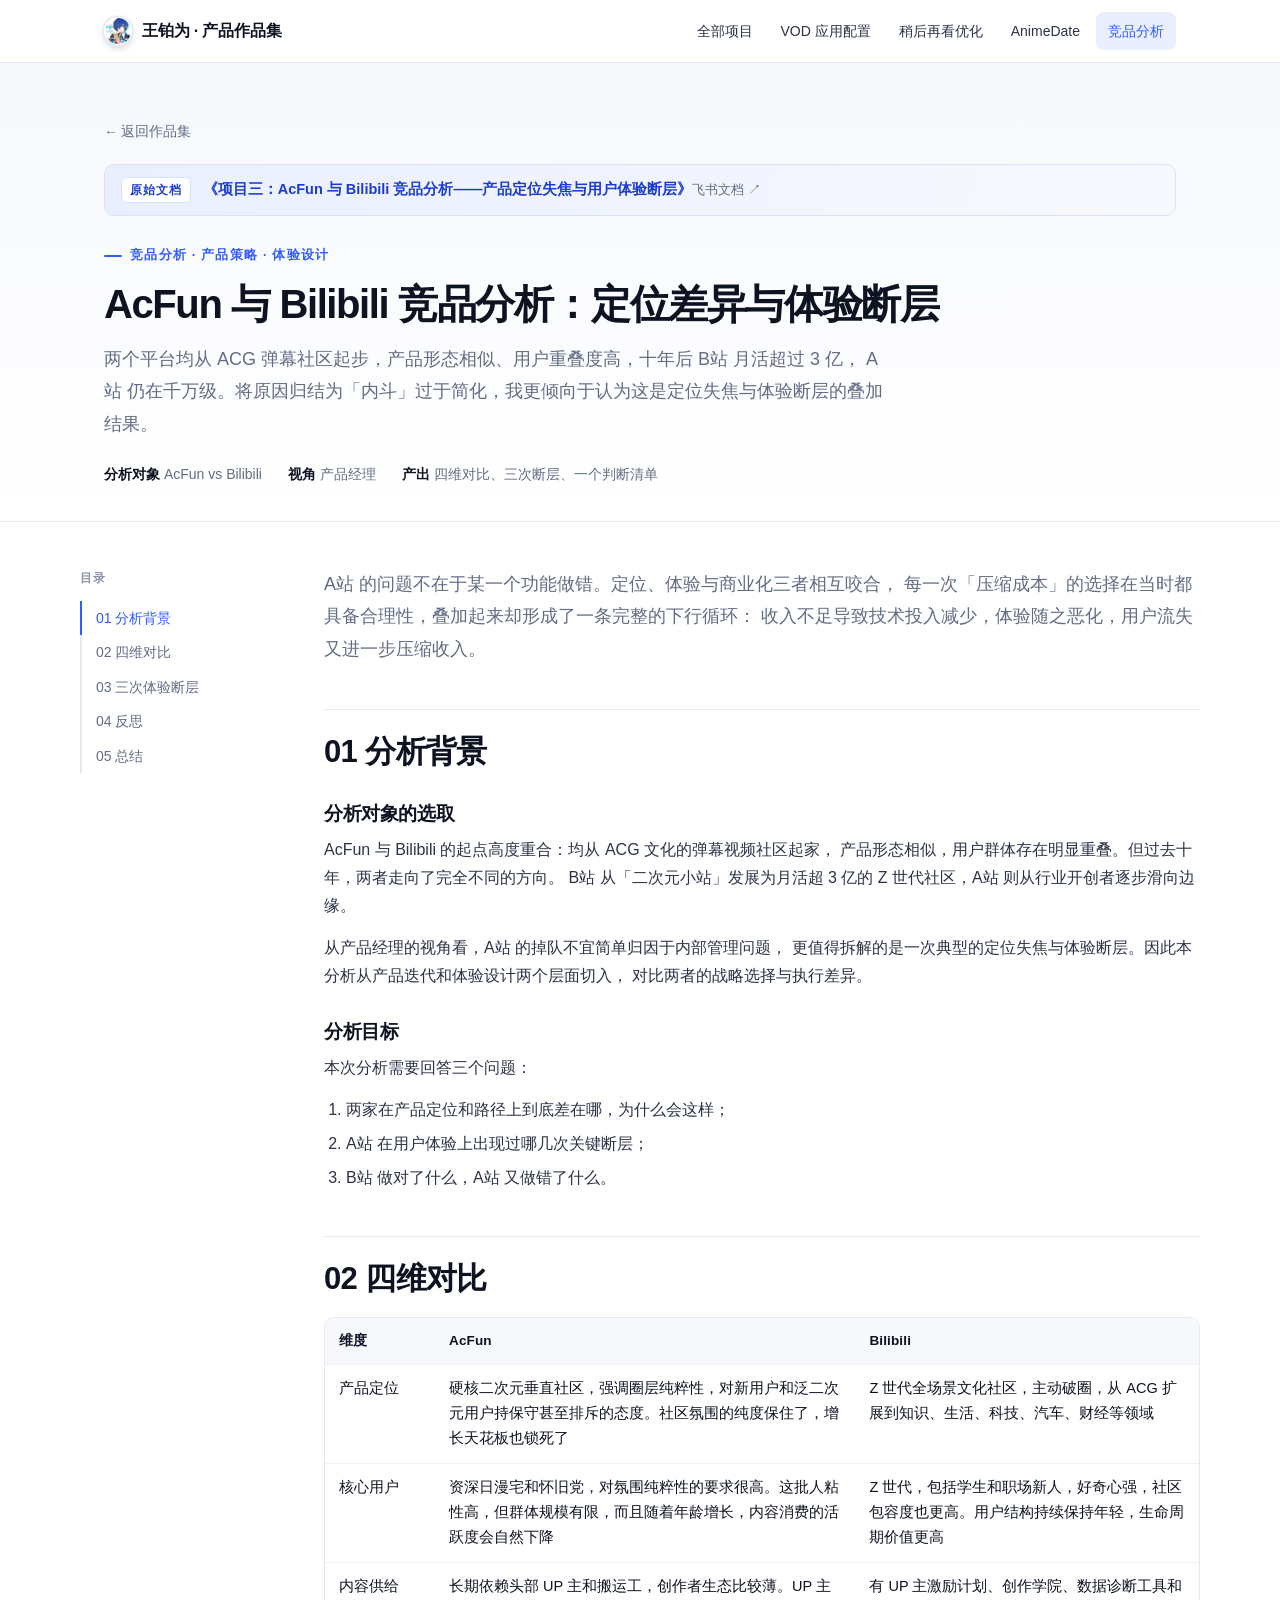
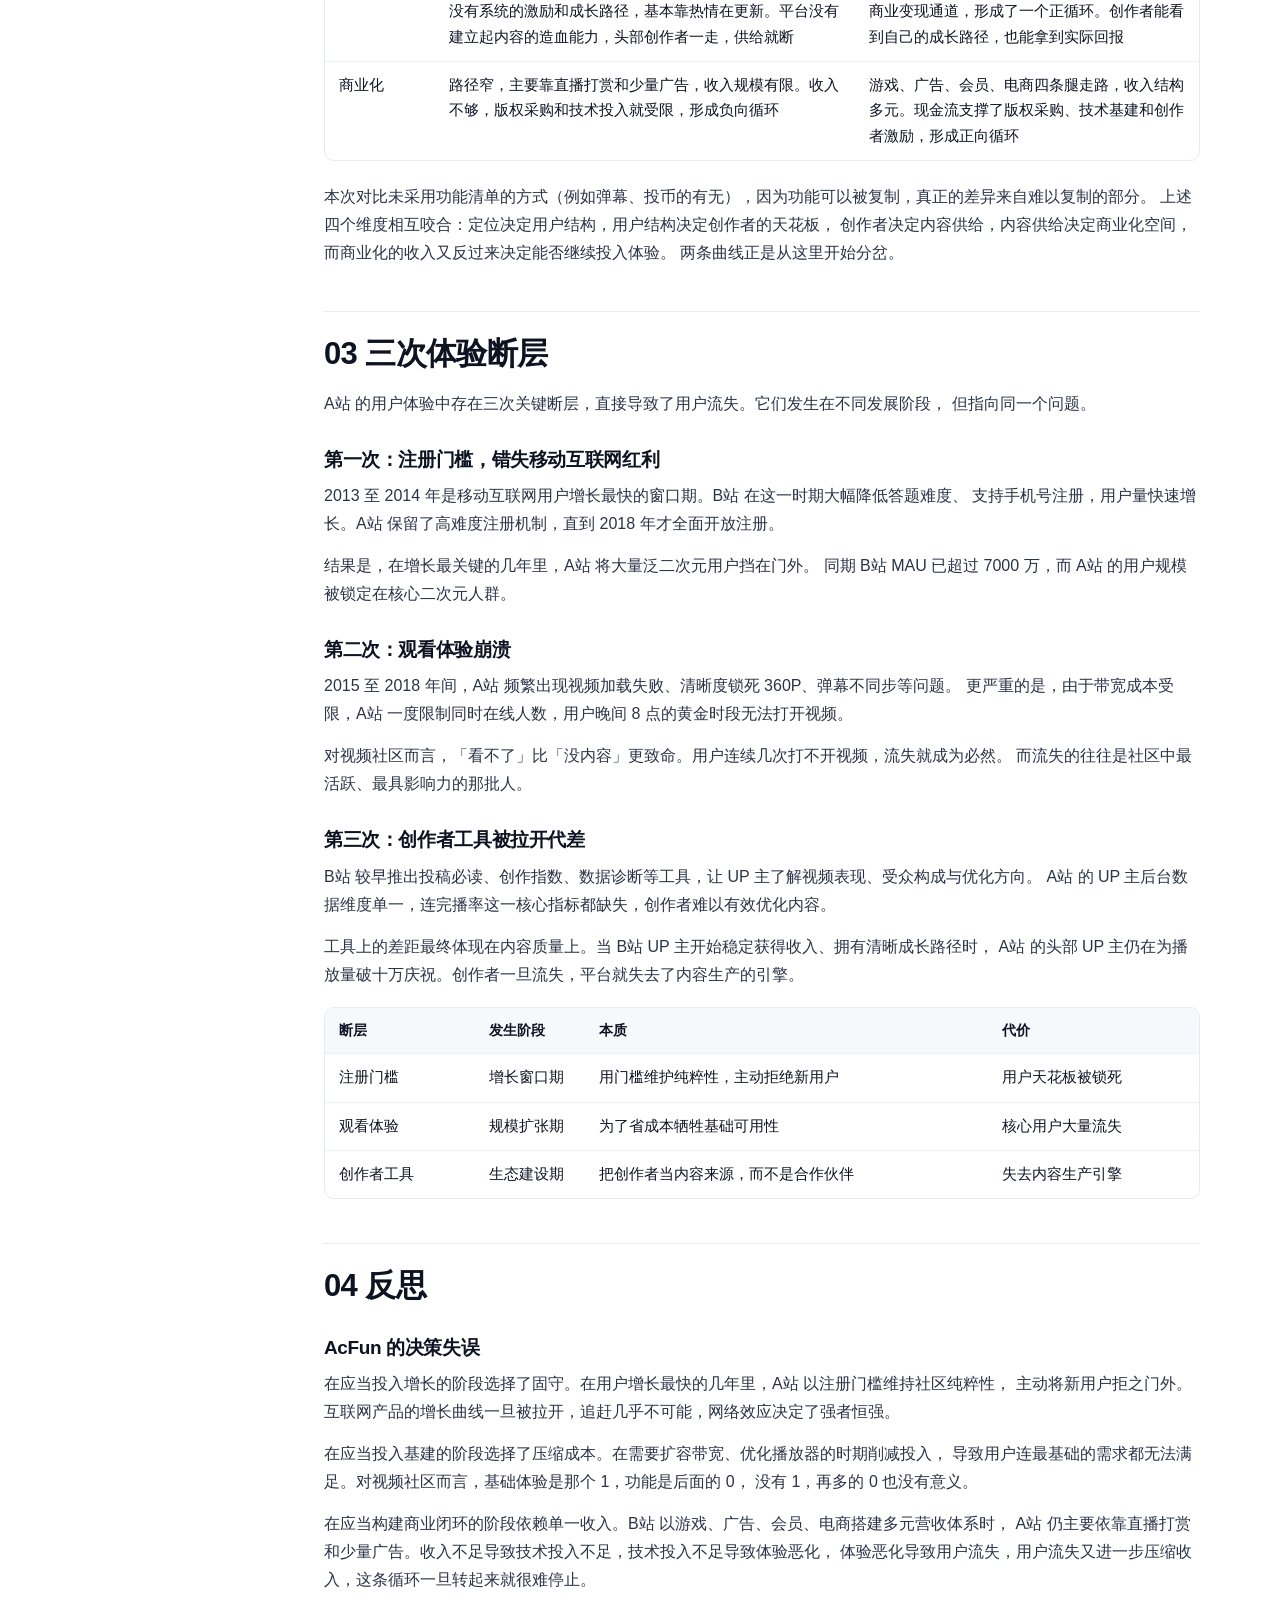
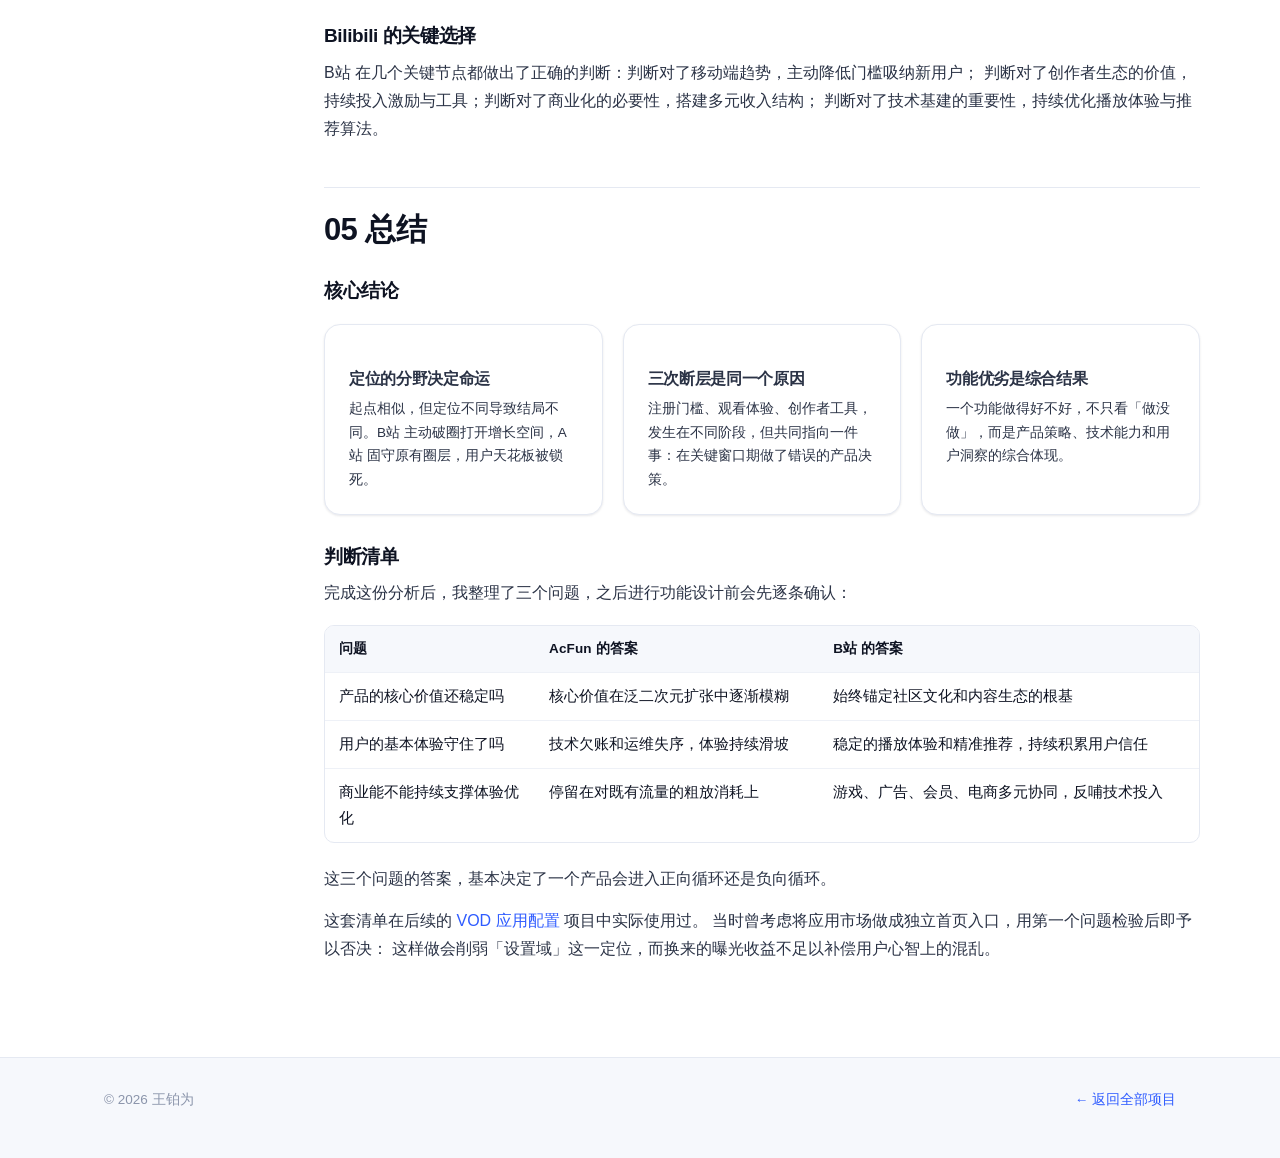
==== commit cfde68bb: "按反馈改版：首页文案调整、全篇书面化、删除下一步类段落、首页卡片加飞书入口、整卡可点" ====
--- a/projects/acfun-vs-bilibili.html
+++ b/projects/acfun-vs-bilibili.html
@@ -37,8 +37,8 @@
     <span class="eyebrow">竞品分析 · 产品策略 · 体验设计</span>
     <h1>AcFun 与 Bilibili 竞品分析：定位差异与体验断层</h1>
     <p class="lead" style="max-width:780px">
-      两家都从 ACG 弹幕社区起步，产品形态相似、用户重叠度也高，十年后 B站 月活过了 3 亿，
-      A站 还在千万级徘徊。把原因归给「内斗」太省事了，我更倾向于认为这是一次定位失焦和体验断层的叠加。
+      两个平台均从 ACG 弹幕社区起步，产品形态相似、用户重叠度高，十年后 B站 月活超过 3 亿，
+      A站 仍在千万级。将原因归结为「内斗」过于简化，我更倾向于认为这是定位失焦与体验断层的叠加结果。
     </p>
     <div class="meta">
       <span><b>分析对象</b> AcFun vs Bilibili</span>
@@ -61,22 +61,23 @@
   <article class="article">
 
     <p class="lead">
-      A站的问题不是某一个功能做错了。定位、体验、商业化这三件事互相咬合，
-      每一次「省一点钱」的选择在当时都说得通，叠加起来就成了一条完整的下行循环：
-      收入不够，技术投入就少，体验变差，用户流失，收入更少。
+      A站 的问题不在于某一个功能做错。定位、体验与商业化三者相互咬合，
+      每一次「压缩成本」的选择在当时都具备合理性，叠加起来却形成了一条完整的下行循环：
+      收入不足导致技术投入减少，体验随之恶化，用户流失又进一步压缩收入。
     </p>
 
     <h2 id="s1">01 分析背景</h2>
 
-    <h3>为什么选这两个</h3>
-    <p>AcFun 和 Bilibili 起点几乎一样：都是 ACG 文化起家的弹幕视频社区，
-      产品形态高度相似，用户群体重叠。但过去十年，两者走向了完全不同的方向。
-      B站 从「二次元小站」长成了月活超 3 亿的 Z 世代社区，A站 则从行业开创者慢慢滑到了边缘。</p>
-    <p>站在产品经理的角度看，我认为 A站 的掉队不能简单归咎于内部管理问题，
-      更值得拆的是一次典型的定位失焦加体验断层。所以这份分析从产品迭代和体验设计两个层面切入，
-      对比两家的战略选择和执行差异。</p>
-
-    <h3>想回答三个问题</h3>
+    <h3>分析对象的选取</h3>
+    <p>AcFun 与 Bilibili 的起点高度重合：均从 ACG 文化的弹幕视频社区起家，
+      产品形态相似，用户群体存在明显重叠。但过去十年，两者走向了完全不同的方向。
+      B站 从「二次元小站」发展为月活超 3 亿的 Z 世代社区，A站 则从行业开创者逐步滑向边缘。</p>
+    <p>从产品经理的视角看，A站 的掉队不宜简单归因于内部管理问题，
+      更值得拆解的是一次典型的定位失焦与体验断层。因此本分析从产品迭代和体验设计两个层面切入，
+      对比两者的战略选择与执行差异。</p>
+
+    <h3>分析目标</h3>
+    <p>本次分析需要回答三个问题：</p>
     <ol>
       <li>两家在产品定位和路径上到底差在哪，为什么会这样；</li>
       <li>A站 在用户体验上出现过哪几次关键断层；</li>
@@ -111,33 +112,32 @@
       </tbody>
     </table>
 
-    <p>我没有按功能清单来对比，比如谁有弹幕、谁有投币，因为功能是可以抄的，抄不来的东西才是原因。
-      上面这四个维度是互相咬合的：定位决定用户结构，用户结构决定创作者的天花板，
-      创作者决定内容供给，内容供给决定商业化空间，而商业化的收入又反过来决定能不能继续投入体验。
-      两条曲线就是从这里分岔的。</p>
+    <p>本次对比未采用功能清单的方式（例如弹幕、投币的有无），因为功能可以被复制，真正的差异来自难以复制的部分。
+      上述四个维度相互咬合：定位决定用户结构，用户结构决定创作者的天花板，
+      创作者决定内容供给，内容供给决定商业化空间，而商业化的收入又反过来决定能否继续投入体验。
+      两条曲线正是从这里开始分岔。</p>
 
     <h2 id="s3">03 三次体验断层</h2>
-    <p>回头看 A站 的用户体验，有三次关键的断层直接导致了用户流失。它们发生在不同阶段，
-      但指向的是同一个问题。</p>
-
-    <h3>第一次：注册门槛，错过移动互联网红利</h3>
-    <p>2013 到 2014 年是移动互联网用户增长最猛的窗口期。B站 在这段时间大幅降低答题难度、
-      支持手机号注册，用户量井喷。A站 保留了高难度注册机制，直到 2018 年才全面开放注册。</p>
-    <p>后果是，在增长最关键的几年里，A站 把大量泛二次元用户挡在了门外。
-      同期 B站 MAU 已经超过 7000 万，而 A站 的用户规模被锁在核心二次元人群里。</p>
+    <p>A站 的用户体验中存在三次关键断层，直接导致了用户流失。它们发生在不同发展阶段，
+      但指向同一个问题。</p>
+
+    <h3>第一次：注册门槛，错失移动互联网红利</h3>
+    <p>2013 至 2014 年是移动互联网用户增长最快的窗口期。B站 在这一时期大幅降低答题难度、
+      支持手机号注册，用户量快速增长。A站 保留了高难度注册机制，直到 2018 年才全面开放注册。</p>
+    <p>结果是，在增长最关键的几年里，A站 将大量泛二次元用户挡在门外。
+      同期 B站 MAU 已超过 7000 万，而 A站 的用户规模被锁定在核心二次元人群。</p>
 
     <h3>第二次：观看体验崩溃</h3>
-    <p>2015 到 2018 年之间，A站 频繁出现视频加载失败、清晰度锁死 360P、弹幕不同步这些问题。
-      更严重的是，因为没钱买带宽，A站 一度限制同时在线人数，用户晚上 8 点黄金时段打不开视频。</p>
-    <p>对视频社区来说，「看不了」比「没内容」更让人绝望。用户连续几次打不开视频，流失就是必然的。
-      而流失的往往是社区里最活跃、最有影响力的那批人。</p>
+    <p>2015 至 2018 年间，A站 频繁出现视频加载失败、清晰度锁死 360P、弹幕不同步等问题。
+      更严重的是，由于带宽成本受限，A站 一度限制同时在线人数，用户晚间 8 点的黄金时段无法打开视频。</p>
+    <p>对视频社区而言，「看不了」比「没内容」更致命。用户连续几次打不开视频，流失就成为必然。
+      而流失的往往是社区中最活跃、最具影响力的那批人。</p>
 
     <h3>第三次：创作者工具被拉开代差</h3>
-    <p>B站 很早就做了投稿必读、创作指数、数据诊断这些工具，让 UP 主知道自己视频的表现、
-      受众是谁、该往哪个方向优化。A站 的 UP 主后台数据维度单一，连完播率这个核心指标都缺，
-      创作者没法有效优化内容。</p>
-    <p>工具上的差距最后体现在内容质量上。当 B站 UP 主开始稳定获得收入、有清晰成长路径的时候，
-      A站 的头部 UP 主还在为播放量破十万庆祝。创作者一流失，平台就失去了内容生产的引擎。</p>
+    <p>B站 较早推出投稿必读、创作指数、数据诊断等工具，让 UP 主了解视频表现、受众构成与优化方向。
+      A站 的 UP 主后台数据维度单一，连完播率这一核心指标都缺失，创作者难以有效优化内容。</p>
+    <p>工具上的差距最终体现在内容质量上。当 B站 UP 主开始稳定获得收入、拥有清晰成长路径时，
+      A站 的头部 UP 主仍在为播放量破十万庆祝。创作者一旦流失，平台就失去了内容生产的引擎。</p>
 
     <table class="tbl">
       <thead><tr><th style="width:150px">断层</th><th style="width:110px">发生阶段</th><th>本质</th><th>代价</th></tr></thead>
@@ -150,24 +150,24 @@
 
     <h2 id="s4">04 反思</h2>
 
-    <h3>A站 错在哪</h3>
-    <p>该做增长的时候选择了固守。在用户增长最猛的那几年，A站 用注册门槛维持社区纯粹性，
-      主动把新用户拒之门外。互联网产品的增长曲线一旦被拉开，追赶几乎不可能，因为网络效应决定了强者恒强。</p>
-    <p>该投基建的时候选择了省钱。在需要扩容带宽、优化播放器的阶段压缩成本，
-      结果用户连最基础的需求都满足不了。对视频社区来说，基础体验是那个 1，功能是后面的 0，
-      没有 1，再多 0 也没意义。</p>
-    <p>该建商业闭环的时候依赖单一收入。B站 用游戏、广告、会员、电商搭起多元营收体系时，
-      A站 还主要靠直播打赏和少量广告。收入不足导致技术投入不足，技术投入不足导致体验恶化，
-      体验恶化导致用户流失，用户流失又让收入进一步萎缩，这条循环一旦转起来就很难停下来。</p>
-
-    <h3>B站 做对了什么</h3>
-    <p>B站 一直在做正确的选择题：判断对了移动端趋势，主动降低门槛吸纳新用户；
-      判断对了创作者生态的价值，持续投入激励和工具；判断对了商业化的必要性，搭起多元收入；
-      判断对了技术基建的重要性，持续优化播放体验和推荐算法。</p>
+    <h3>AcFun 的决策失误</h3>
+    <p>在应当投入增长的阶段选择了固守。在用户增长最快的几年里，A站 以注册门槛维持社区纯粹性，
+      主动将新用户拒之门外。互联网产品的增长曲线一旦被拉开，追赶几乎不可能，网络效应决定了强者恒强。</p>
+    <p>在应当投入基建的阶段选择了压缩成本。在需要扩容带宽、优化播放器的时期削减投入，
+      导致用户连最基础的需求都无法满足。对视频社区而言，基础体验是那个 1，功能是后面的 0，
+      没有 1，再多的 0 也没有意义。</p>
+    <p>在应当构建商业闭环的阶段依赖单一收入。B站 以游戏、广告、会员、电商搭建多元营收体系时，
+      A站 仍主要依靠直播打赏和少量广告。收入不足导致技术投入不足，技术投入不足导致体验恶化，
+      体验恶化导致用户流失，用户流失又进一步压缩收入，这条循环一旦转起来就很难停止。</p>
+
+    <h3>Bilibili 的关键选择</h3>
+    <p>B站 在几个关键节点都做出了正确的判断：判断对了移动端趋势，主动降低门槛吸纳新用户；
+      判断对了创作者生态的价值，持续投入激励与工具；判断对了商业化的必要性，搭建多元收入结构；
+      判断对了技术基建的重要性，持续优化播放体验与推荐算法。</p>
 
     <h2 id="s5">05 总结</h2>
 
-    <h3>三个结论</h3>
+    <h3>核心结论</h3>
     <div class="grid-3" style="margin:20px 0">
       <div class="panel">
         <h4>定位的分野决定命运</h4>
@@ -183,8 +183,8 @@
       </div>
     </div>
 
-    <h3>我从中留下的判断清单</h3>
-    <p>做完这份分析，我给自己留了三个问题，之后做功能设计前都会先过一遍：</p>
+    <h3>判断清单</h3>
+    <p>完成这份分析后，我整理了三个问题，之后进行功能设计前会先逐条确认：</p>
 
     <table class="tbl">
       <thead><tr><th style="width:210px">问题</th><th>AcFun 的答案</th><th>B站 的答案</th></tr></thead>
@@ -209,12 +209,9 @@
 
     <p>这三个问题的答案，基本决定了一个产品会进入正向循环还是负向循环。</p>
 
-    <p>这套清单我后来在做<a href="vod-app-config.html">VOD 应用配置</a>的时候真的用上了。
-      当时想过要不要把应用市场做成独立首页入口，用第一问一过就否掉了：
-      那样会削弱「设置域」这个定位，而换来的曝光收益并不足以补偿用户心智上的混乱。</p>
-
-    <p>下一步我想把这份分析从「事后归因」推进到「事前预判」：
-      挑两三个同一赛道的产品对，用这套清单做一次前瞻判断并记下来，半年后回来验证命中率。</p>
+    <p>这套清单在后续的 <a href="vod-app-config.html">VOD 应用配置</a> 项目中实际使用过。
+      当时曾考虑将应用市场做成独立首页入口，用第一个问题检验后即予以否决：
+      这样做会削弱「设置域」这一定位，而换来的曝光收益不足以补偿用户心智上的混乱。</p>
 
   </article>
 </div>
--- a/assets/css/style.css
+++ b/assets/css/style.css
@@ -185,7 +185,15 @@
 .card .body h3 { margin-bottom: 8px; }
 .card .body p { font-size: 14.5px; color: var(--muted); margin-bottom: 16px; }
 .card .foot { margin-top: auto; display: flex; align-items: center; justify-content: space-between; gap: 10px; }
-.card-more { font-size: 14px; font-weight: 600; }
+.card-more { font-size: 14px; font-weight: 600; color: var(--brand); }
+/* 卡片里的飞书链接：层级要高于铺满整卡的 card-link，才能单独点 */
+.card-doc {
+  position: relative; z-index: 3;
+  font-size: 12.5px; font-weight: 600; color: var(--brand-ink);
+  background: var(--brand-soft); border: 1px solid #d9e2f8;
+  border-radius: 999px; padding: 4px 11px; white-space: nowrap;
+}
+.card-doc:hover { background: #dfe8ff; text-decoration: none; }
 .tags { display: flex; flex-wrap: wrap; gap: 6px; margin-bottom: 14px; }
 .tag {
   font-size: 12px; font-weight: 600; padding: 3px 9px; border-radius: 6px;
